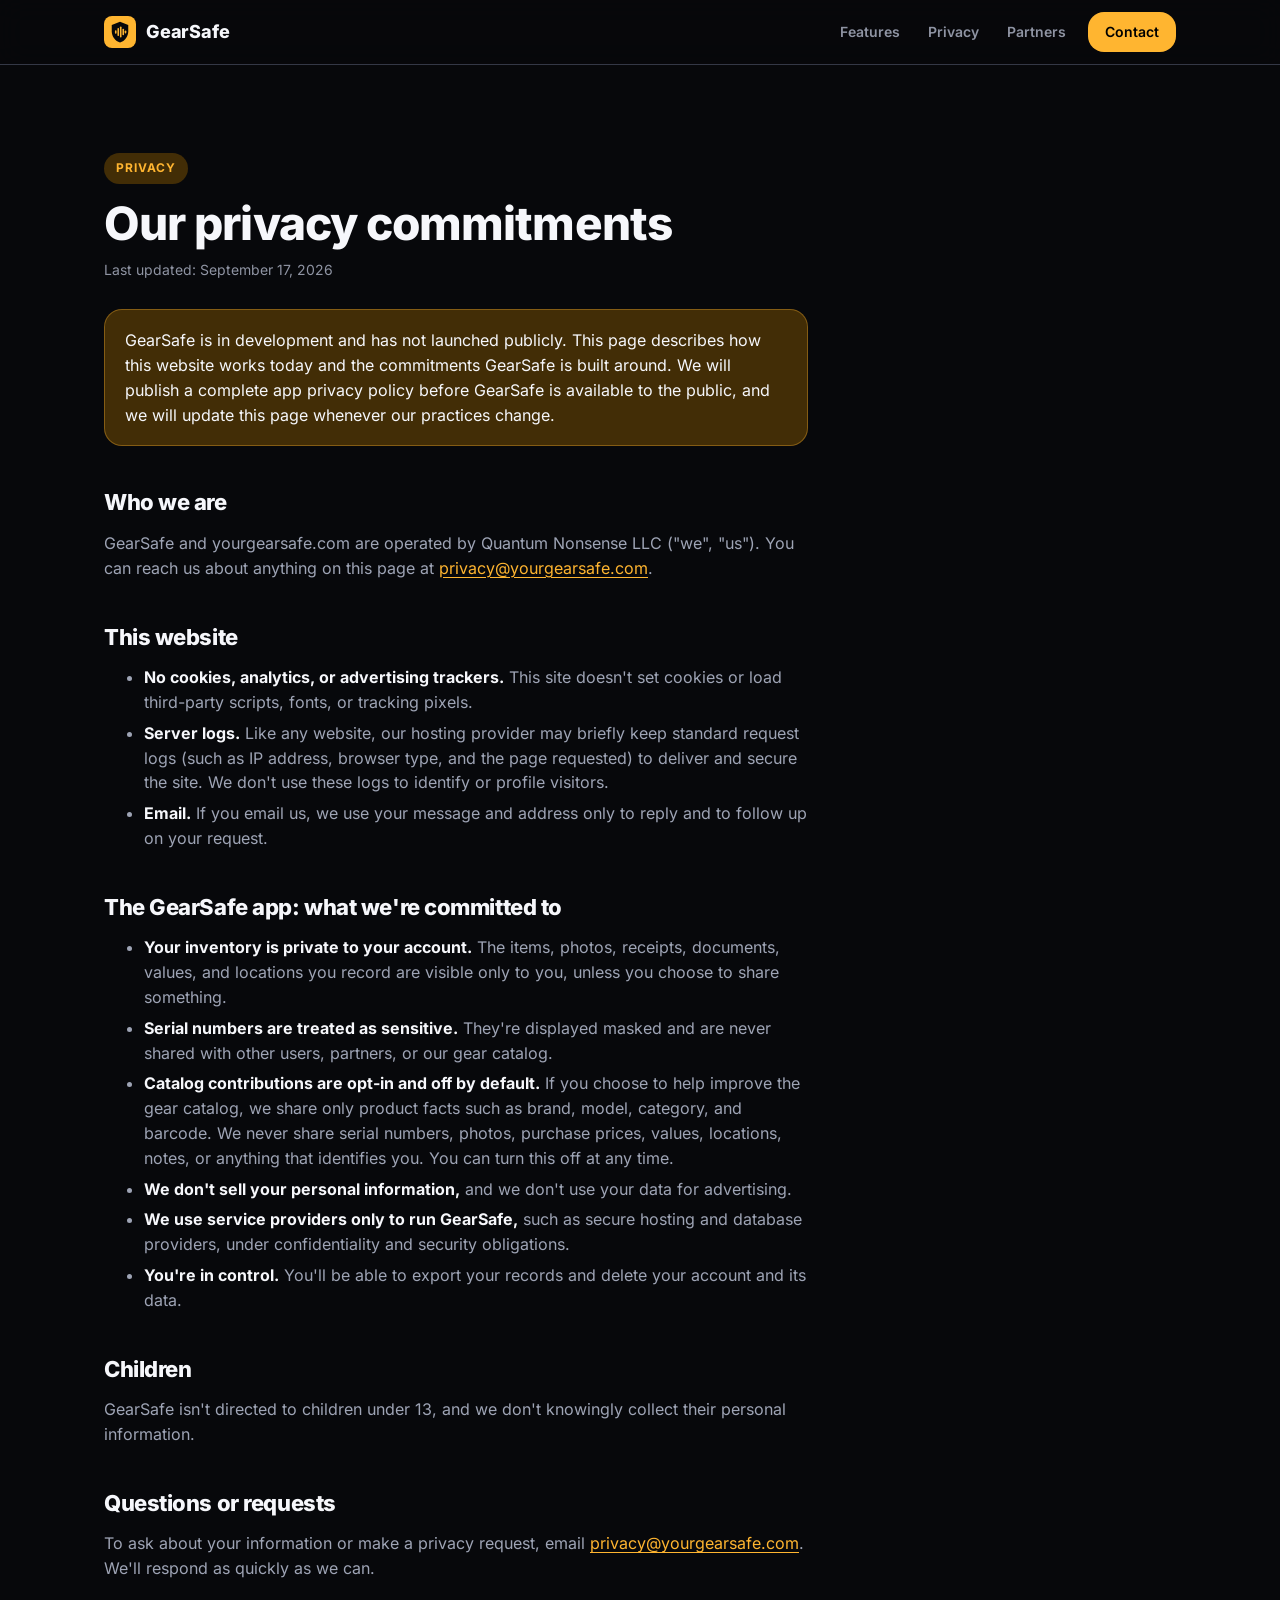
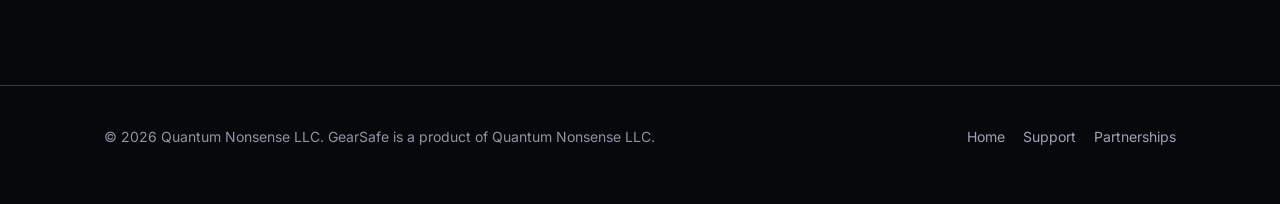
==== privacy/index.html @ 67d37d6b "Add GearSafe landing page and privacy commitments Co-Authored-By: Claude Opus 5 (1M context) <norepl" ====
<!doctype html>
<html lang="en">
<head>
  <meta charset="utf-8">
  <meta name="viewport" content="width=device-width, initial-scale=1, viewport-fit=cover">
  <title>Privacy · GearSafe</title>
  <meta name="description" content="How GearSafe and yourgearsafe.com handle your information.">
  <meta name="theme-color" content="#07080B">
  <meta name="color-scheme" content="dark">
  <link rel="canonical" href="https://yourgearsafe.com/privacy/">
  <link rel="icon" href="/favicon.svg" type="image/svg+xml">
  <link rel="preload" href="/assets/fonts/inter-latin-wght.woff2" as="font" type="font/woff2" crossorigin>
  <link rel="stylesheet" href="/assets/styles.css">
</head>
<body>
  <a class="skip-link" href="#main">Skip to content</a>

  <header class="site-header">
    <div class="wrap">
      <a class="brand" href="/" aria-label="GearSafe home">
        <img class="brand-mark" src="/assets/mark.svg" alt="" width="32" height="32">
        GearSafe
      </a>
      <nav class="nav" aria-label="Primary">
        <a class="nav-link" href="/#features">Features</a>
        <a class="nav-link" href="/#privacy">Privacy</a>
        <a class="nav-link" href="/#partners">Partners</a>
        <a class="btn btn-primary" href="/#contact">Contact</a>
      </nav>
    </div>
  </header>

  <main id="main" class="legal">
    <div class="wrap">
      <article>
        <p class="eyebrow">Privacy</p>
        <h1>Our privacy commitments</h1>
        <p class="updated">Last updated: September 17, 2026</p>

        <div class="callout">
          <p>
            GearSafe is in development and has not launched publicly. This page describes how this
            website works today and the commitments GearSafe is built around. We will publish a
            complete app privacy policy before GearSafe is available to the public, and we will
            update this page whenever our practices change.
          </p>
        </div>

        <h2>Who we are</h2>
        <p>
          GearSafe and yourgearsafe.com are operated by Quantum Nonsense LLC ("we", "us"). You can
          reach us about anything on this page at
          <a href="mailto:privacy@yourgearsafe.com">privacy@yourgearsafe.com</a>.
        </p>

        <h2>This website</h2>
        <ul>
          <li><strong>No cookies, analytics, or advertising trackers.</strong> This site doesn't set cookies or load third-party scripts, fonts, or tracking pixels.</li>
          <li><strong>Server logs.</strong> Like any website, our hosting provider may briefly keep standard request logs (such as IP address, browser type, and the page requested) to deliver and secure the site. We don't use these logs to identify or profile visitors.</li>
          <li><strong>Email.</strong> If you email us, we use your message and address only to reply and to follow up on your request.</li>
        </ul>

        <h2>The GearSafe app: what we're committed to</h2>
        <ul>
          <li><strong>Your inventory is private to your account.</strong> The items, photos, receipts, documents, values, and locations you record are visible only to you, unless you choose to share something.</li>
          <li><strong>Serial numbers are treated as sensitive.</strong> They're displayed masked and are never shared with other users, partners, or our gear catalog.</li>
          <li><strong>Catalog contributions are opt-in and off by default.</strong> If you choose to help improve the gear catalog, we share only product facts such as brand, model, category, and barcode. We never share serial numbers, photos, purchase prices, values, locations, notes, or anything that identifies you. You can turn this off at any time.</li>
          <li><strong>We don't sell your personal information,</strong> and we don't use your data for advertising.</li>
          <li><strong>We use service providers only to run GearSafe,</strong> such as secure hosting and database providers, under confidentiality and security obligations.</li>
          <li><strong>You're in control.</strong> You'll be able to export your records and delete your account and its data.</li>
        </ul>

        <h2>Children</h2>
        <p>GearSafe isn't directed to children under 13, and we don't knowingly collect their personal information.</p>

        <h2>Questions or requests</h2>
        <p>
          To ask about your information or make a privacy request, email
          <a href="mailto:privacy@yourgearsafe.com">privacy@yourgearsafe.com</a>. We'll respond as
          quickly as we can.
        </p>
      </article>
    </div>
  </main>

  <footer class="site-footer">
    <div class="wrap">
      <span>© 2026 Quantum Nonsense LLC. GearSafe is a product of Quantum Nonsense LLC.</span>
      <nav class="footer-links" aria-label="Footer">
        <a href="/">Home</a>
        <a href="mailto:support@yourgearsafe.com">Support</a>
        <a href="mailto:partnerships@yourgearsafe.com">Partnerships</a>
      </nav>
    </div>
  </footer>
</body>
</html>
---- assets/styles.css ----
/*
 * GearSafe marketing site.
 * Tokens mirror the `Gear Safe` Figma file (Design System v2 — Prototype 2.0),
 * as implemented in the app at src/constants/gear-vault-theme.ts.
 * Standing rule: "Look like GearSafe. Behave like iOS."
 */

@font-face {
  font-family: "Inter";
  src: url("fonts/inter-latin-wght.woff2") format("woff2");
  font-weight: 100 900;
  font-style: normal;
  font-display: swap;
}

:root {
  /* Semantic color */
  --bg-canvas: #07080b;
  --bg-surface: #181a23;
  --bg-elevated: #22242e;
  --bg-accent-subtle: #422d06;
  --bg-success-subtle: #0f3321;
  --bg-info-subtle: #142a45;
  --text-primary: #f6f7fb;
  --text-secondary: #9ea4b5;
  --text-accent: #ffb530;
  --text-inverse: #000000;
  --text-success: #4fde8c;
  --text-info: #60a5fa;
  --border-default: #383c4a;
  --border-soft: #343846;
  --border-focus: #ffb530;
  --nav-bg: rgba(17, 19, 26, 0.98);
  --nav-pill: #1b1e27;
  --nav-inactive: #8f94a3;

  /* Measures */
  --radius-sm: 8px;
  --radius-md: 12px;
  --radius-control: 16px;
  --radius-card: 18px;
  --radius-lg: 20px;
  --radius-sheet: 28px;
  --radius-pill: 999px;
  --touch-min: 44px;

  /* Effects */
  --shadow-card: 0 8px 24px rgba(0, 0, 0, 0.35);
  --shadow-floating: 0 28px 70px rgba(0, 0, 0, 0.5);
  --focus-amber: 0 0 0 3px rgba(255, 181, 48, 0.4);

  --page-max: 1120px;
  --gutter: clamp(16px, 5vw, 24px);
}

*,
*::before,
*::after {
  box-sizing: border-box;
}

html {
  -webkit-text-size-adjust: 100%;
  scroll-behavior: smooth;
}

@media (prefers-reduced-motion: reduce) {
  html {
    scroll-behavior: auto;
  }
}

body {
  margin: 0;
  background: var(--bg-canvas);
  color: var(--text-primary);
  font-family: "Inter", system-ui, -apple-system, "Segoe UI", Roboto, sans-serif;
  font-size: 16px;
  line-height: 1.55;
  -webkit-font-smoothing: antialiased;
  -moz-osx-font-smoothing: grayscale;
}

img,
svg {
  display: block;
  max-width: 100%;
}

a {
  color: var(--text-accent);
  text-decoration-thickness: 1px;
  text-underline-offset: 3px;
}

a:focus-visible,
button:focus-visible {
  outline: none;
  box-shadow: var(--focus-amber);
  border-radius: var(--radius-sm);
}

.wrap {
  width: 100%;
  max-width: var(--page-max);
  margin: 0 auto;
  padding-inline: var(--gutter);
}

.skip-link {
  position: absolute;
  left: 16px;
  top: -60px;
  background: var(--text-accent);
  color: var(--text-inverse);
  padding: 10px 14px;
  border-radius: var(--radius-sm);
  font-weight: 700;
  z-index: 100;
}
.skip-link:focus {
  top: 12px;
}

/* ---------- Header ---------- */

.site-header {
  position: sticky;
  top: 0;
  z-index: 50;
  background: rgba(7, 8, 11, 0.86);
  backdrop-filter: saturate(140%) blur(14px);
  -webkit-backdrop-filter: saturate(140%) blur(14px);
  border-bottom: 1px solid var(--border-soft);
}

.site-header .wrap {
  display: flex;
  align-items: center;
  justify-content: space-between;
  gap: 16px;
  min-height: 64px;
}

.brand {
  display: inline-flex;
  align-items: center;
  gap: 10px;
  color: var(--text-primary);
  text-decoration: none;
  font-weight: 800;
  font-size: 18px;
  letter-spacing: -0.01em;
  min-height: var(--touch-min);
}

.brand-mark {
  width: 32px;
  height: 32px;
  flex: none;
}

.nav {
  display: flex;
  align-items: center;
  gap: 4px;
}

.nav a {
  display: inline-flex;
  align-items: center;
  min-height: var(--touch-min);
  padding: 0 12px;
  color: var(--nav-inactive);
  text-decoration: none;
  font-size: 14px;
  font-weight: 600;
  border-radius: var(--radius-pill);
}

.nav a:hover {
  color: var(--text-primary);
  background: var(--nav-pill);
}

@media (max-width: 720px) {
  .nav .nav-link {
    display: none;
  }
}

/* ---------- Buttons ---------- */

.btn {
  display: inline-flex;
  align-items: center;
  justify-content: center;
  gap: 8px;
  min-height: 48px;
  padding: 0 22px;
  border-radius: var(--radius-control);
  font: inherit;
  font-size: 15px;
  font-weight: 700;
  text-decoration: none;
  border: 1px solid transparent;
  cursor: pointer;
  transition: opacity 120ms ease, background-color 120ms ease;
}

.btn:active {
  opacity: 0.86;
}

.btn-primary {
  background: var(--text-accent);
  color: var(--text-inverse);
}

.btn-primary:hover {
  background: #ffb833;
}

.btn-secondary {
  background: var(--bg-elevated);
  color: var(--text-primary);
  border-color: var(--border-default);
}

.btn-secondary:hover {
  border-color: var(--text-secondary);
}

.nav a.btn-primary,
.nav a.btn-primary:hover {
  color: var(--text-inverse);
  background: var(--text-accent);
}

.nav a.btn-primary:hover {
  background: #ffb833;
}

.nav .btn {
  border-radius: var(--radius-control);
  min-height: 40px;
  padding: 0 16px;
  font-size: 14px;
  margin-left: 6px;
}

/* ---------- Type ---------- */

.eyebrow {
  display: inline-flex;
  align-items: center;
  gap: 8px;
  margin: 0 0 16px;
  padding: 6px 12px;
  border-radius: var(--radius-pill);
  background: var(--bg-accent-subtle);
  color: var(--text-accent);
  font-size: 12px;
  font-weight: 700;
  letter-spacing: 0.08em;
  text-transform: uppercase;
}

h1,
h2,
h3 {
  margin: 0;
  letter-spacing: -0.02em;
}

h1 {
  font-size: clamp(38px, 6vw, 60px);
  line-height: 1.04;
  font-weight: 800;
}

h2 {
  font-size: clamp(28px, 4vw, 38px);
  line-height: 1.12;
  font-weight: 800;
}

h3 {
  font-size: 18px;
  line-height: 1.3;
  font-weight: 700;
}

.lede {
  margin: 20px 0 0;
  max-width: 34em;
  color: var(--text-secondary);
  font-size: clamp(17px, 2vw, 19px);
}

.accent {
  color: var(--text-accent);
}

/* ---------- Hero ---------- */

.hero {
  position: relative;
  overflow: hidden;
  padding-block: clamp(56px, 9vw, 104px) clamp(56px, 8vw, 96px);
}

.hero::before {
  content: "";
  position: absolute;
  inset: -20% -10% auto auto;
  width: 640px;
  height: 640px;
  background: radial-gradient(closest-side, rgba(255, 181, 48, 0.14), rgba(255, 181, 48, 0));
  pointer-events: none;
}

.hero-grid {
  position: relative;
  display: grid;
  grid-template-columns: minmax(0, 1.05fr) minmax(0, 0.95fr);
  gap: clamp(40px, 6vw, 72px);
  align-items: center;
}

@media (max-width: 900px) {
  .hero-grid {
    grid-template-columns: minmax(0, 1fr);
  }
}

.hero-actions {
  display: flex;
  flex-wrap: wrap;
  gap: 12px;
  margin-top: 32px;
}

.hero-note {
  margin: 16px 0 0;
  color: var(--nav-inactive);
  font-size: 13px;
}

/* ---------- Device mock (illustrative, built from app tokens) ---------- */

.device {
  justify-self: center;
  width: min(100%, 360px);
  padding: 12px;
  border-radius: 46px;
  background: #0d0e13;
  border: 1px solid var(--border-soft);
  box-shadow: var(--shadow-floating);
}

.screen {
  border-radius: 36px;
  background: var(--bg-canvas);
  padding: 22px 16px 14px;
  overflow: hidden;
}

.screen-top {
  display: flex;
  align-items: flex-end;
  justify-content: space-between;
  margin: 8px 6px 16px;
}

.screen-title {
  font-size: 25px;
  line-height: 1.2;
  font-weight: 800;
}

.screen-sub {
  color: var(--text-secondary);
  font-size: 12px;
  font-weight: 600;
}

.value-card {
  padding: 16px;
  border-radius: var(--radius-card);
  background: var(--bg-surface);
  border: 1px solid var(--border-default);
  margin-bottom: 12px;
}

.value-label {
  color: var(--text-secondary);
  font-size: 11px;
  font-weight: 600;
  letter-spacing: 0.06em;
  text-transform: uppercase;
}

.value-amount {
  margin-top: 4px;
  font-size: 28px;
  font-weight: 800;
  letter-spacing: -0.02em;
}

.value-meta {
  display: flex;
  gap: 8px;
  margin-top: 10px;
}

.chip {
  display: inline-flex;
  align-items: center;
  gap: 6px;
  padding: 4px 9px;
  border-radius: var(--radius-pill);
  font-size: 11px;
  font-weight: 700;
}

.chip-success {
  background: var(--bg-success-subtle);
  color: var(--text-success);
}

.chip-accent {
  background: var(--bg-accent-subtle);
  color: var(--text-accent);
}

.chip-info {
  background: var(--bg-info-subtle);
  color: var(--text-info);
}

.gear-row {
  display: flex;
  align-items: center;
  gap: 12px;
  padding: 12px;
  border-radius: var(--radius-card);
  background: var(--bg-surface);
  border: 1px solid var(--border-default);
  margin-bottom: 8px;
}

.gear-thumb {
  width: 44px;
  height: 44px;
  flex: none;
  border-radius: var(--radius-md);
  background: var(--bg-elevated);
  display: grid;
  place-items: center;
  color: var(--text-accent);
}

.gear-thumb svg {
  width: 22px;
  height: 22px;
}

.gear-body {
  min-width: 0;
  flex: 1;
}

.gear-name {
  font-size: 14px;
  font-weight: 700;
  white-space: nowrap;
  overflow: hidden;
  text-overflow: ellipsis;
}

.gear-detail {
  color: var(--text-secondary);
  font-size: 12px;
}

.gear-value {
  font-size: 13px;
  font-weight: 700;
}

.tabbar {
  display: flex;
  justify-content: space-around;
  margin-top: 14px;
  padding: 8px;
  border-radius: 22px;
  background: var(--nav-bg);
  border: 1px solid var(--border-soft);
}

.tab {
  display: grid;
  place-items: center;
  gap: 2px;
  padding: 6px 10px;
  border-radius: 17px;
  color: var(--nav-inactive);
  font-size: 10px;
  font-weight: 700;
}

.tab svg {
  width: 20px;
  height: 20px;
}

.tab.is-active {
  background: var(--nav-pill);
  color: #ffb833;
}

/* ---------- Sections ---------- */

.section {
  padding-block: clamp(64px, 9vw, 104px);
  border-top: 1px solid var(--border-soft);
}

.section-head {
  max-width: 40em;
  margin-bottom: clamp(32px, 5vw, 48px);
}

.section-head p {
  margin: 14px 0 0;
  color: var(--text-secondary);
  font-size: 17px;
}

.cards {
  display: grid;
  grid-template-columns: repeat(auto-fit, minmax(min(100%, 250px), 1fr));
  gap: 16px;
}

.card {
  padding: 24px;
  border-radius: var(--radius-card);
  background: var(--bg-surface);
  border: 1px solid var(--border-default);
  box-shadow: var(--shadow-card);
}

.card p {
  margin: 8px 0 0;
  color: var(--text-secondary);
  font-size: 15px;
}

.card-icon {
  width: 44px;
  height: 44px;
  margin-bottom: 18px;
  border-radius: var(--radius-md);
  background: var(--bg-accent-subtle);
  color: var(--text-accent);
  display: grid;
  place-items: center;
}

.card-icon svg {
  width: 22px;
  height: 22px;
}

.steps {
  counter-reset: step;
  display: grid;
  grid-template-columns: repeat(auto-fit, minmax(min(100%, 240px), 1fr));
  gap: 16px;
  margin: 0;
  padding: 0;
  list-style: none;
}

.steps li {
  counter-increment: step;
  padding: 24px;
  border-radius: var(--radius-card);
  border: 1px solid var(--border-default);
  background: linear-gradient(180deg, var(--bg-surface), rgba(24, 26, 35, 0.4));
}

.steps li::before {
  content: counter(step, decimal-leading-zero);
  display: block;
  margin-bottom: 14px;
  color: var(--text-accent);
  font-size: 13px;
  font-weight: 800;
  letter-spacing: 0.08em;
}

.steps p {
  margin: 8px 0 0;
  color: var(--text-secondary);
  font-size: 15px;
}

/* ---------- Privacy ---------- */

.split {
  display: grid;
  grid-template-columns: minmax(0, 0.9fr) minmax(0, 1.1fr);
  gap: clamp(32px, 6vw, 72px);
  align-items: start;
}

@media (max-width: 860px) {
  .split {
    grid-template-columns: minmax(0, 1fr);
  }
}

.checklist {
  display: grid;
  gap: 12px;
  margin: 0;
  padding: 0;
  list-style: none;
}

.checklist li {
  display: grid;
  grid-template-columns: 28px minmax(0, 1fr);
  gap: 14px;
  padding: 18px;
  border-radius: var(--radius-card);
  background: var(--bg-surface);
  border: 1px solid var(--border-default);
}

.checklist .tick {
  width: 28px;
  height: 28px;
  border-radius: var(--radius-pill);
  background: var(--bg-success-subtle);
  color: var(--text-success);
  display: grid;
  place-items: center;
}

.checklist .tick svg {
  width: 16px;
  height: 16px;
}

.checklist strong {
  display: block;
  font-size: 15px;
}

.checklist span {
  color: var(--text-secondary);
  font-size: 14px;
}

/* ---------- Partners / contact ---------- */

.panel {
  display: grid;
  grid-template-columns: minmax(0, 1.2fr) minmax(0, 0.8fr);
  gap: 32px;
  align-items: center;
  padding: clamp(24px, 5vw, 48px);
  border-radius: var(--radius-sheet);
  background:
    radial-gradient(120% 140% at 100% 0%, rgba(255, 181, 48, 0.12), rgba(255, 181, 48, 0) 55%),
    var(--bg-surface);
  border: 1px solid var(--border-default);
}

@media (max-width: 820px) {
  .panel {
    grid-template-columns: minmax(0, 1fr);
  }
}

.panel p {
  margin: 14px 0 0;
  color: var(--text-secondary);
  font-size: 16px;
}

.contact-list {
  display: grid;
  gap: 10px;
  margin: 0;
  padding: 0;
  list-style: none;
}

.contact-list a {
  display: flex;
  align-items: center;
  justify-content: space-between;
  gap: 12px;
  min-height: 56px;
  padding: 0 16px;
  border-radius: var(--radius-control);
  background: var(--bg-elevated);
  border: 1px solid var(--border-default);
  color: var(--text-primary);
  text-decoration: none;
}

.contact-list a:hover {
  border-color: var(--text-accent);
}

.contact-list .label {
  color: var(--text-secondary);
  font-size: 12px;
  font-weight: 600;
  letter-spacing: 0.04em;
  text-transform: uppercase;
}

.contact-list .addr {
  font-size: 14px;
  font-weight: 700;
  overflow-wrap: anywhere;
  text-align: right;
}

/* ---------- Footer ---------- */

.site-footer {
  padding-block: 40px 56px;
  border-top: 1px solid var(--border-soft);
  color: var(--nav-inactive);
  font-size: 14px;
}

.site-footer .wrap {
  display: flex;
  flex-wrap: wrap;
  align-items: center;
  justify-content: space-between;
  gap: 16px;
}

.footer-links {
  display: flex;
  flex-wrap: wrap;
  gap: 4px 18px;
}

.footer-links a {
  color: var(--text-secondary);
  text-decoration: none;
}

.footer-links a:hover {
  color: var(--text-primary);
}

/* ---------- Legal page ---------- */

.legal {
  padding-block: clamp(48px, 8vw, 88px);
}

.legal article {
  max-width: 44em;
}

.legal h1 {
  font-size: clamp(34px, 5vw, 46px);
}

.legal .updated {
  margin: 12px 0 0;
  color: var(--nav-inactive);
  font-size: 14px;
}

.legal h2 {
  margin-top: 44px;
  font-size: 22px;
}

.legal p,
.legal li {
  color: var(--text-secondary);
}

.legal li + li {
  margin-top: 6px;
}

.legal strong {
  color: var(--text-primary);
}

.callout {
  margin-top: 28px;
  padding: 18px 20px;
  border-radius: var(--radius-card);
  background: var(--bg-accent-subtle);
  border: 1px solid rgba(255, 181, 48, 0.35);
  color: var(--text-primary);
}

.callout p {
  margin: 0;
  color: var(--text-primary);
}

/* ---------- Layout refinements ---------- */

/* Section eyebrows keep their pill style inside section heads and panels. */
.section-head .eyebrow,
.panel .eyebrow {
  margin: 0 0 16px;
  color: var(--text-accent);
  font-size: 12px;
}

/* Feature cards: 4-up on wide screens, 2x2 on tablets, stacked on phones. */
.cards {
  grid-template-columns: repeat(4, minmax(0, 1fr));
}

@media (max-width: 1100px) {
  .cards {
    grid-template-columns: repeat(2, minmax(0, 1fr));
  }
}

@media (max-width: 560px) {
  .cards {
    grid-template-columns: minmax(0, 1fr);
  }
}

/* Contact rows: label above address so long addresses never break mid-word. */
.contact-list a {
  flex-direction: column;
  align-items: flex-start;
  justify-content: center;
  gap: 2px;
  min-height: 64px;
  padding: 10px 16px;
}

.contact-list .addr {
  text-align: left;
  overflow-wrap: normal;
  word-break: normal;
}

@media (max-width: 380px) {
  .contact-list .addr {
    font-size: 13px;
  }
}

.legal .eyebrow {
  margin: 0 0 16px;
  color: var(--text-accent);
  font-size: 12px;
}
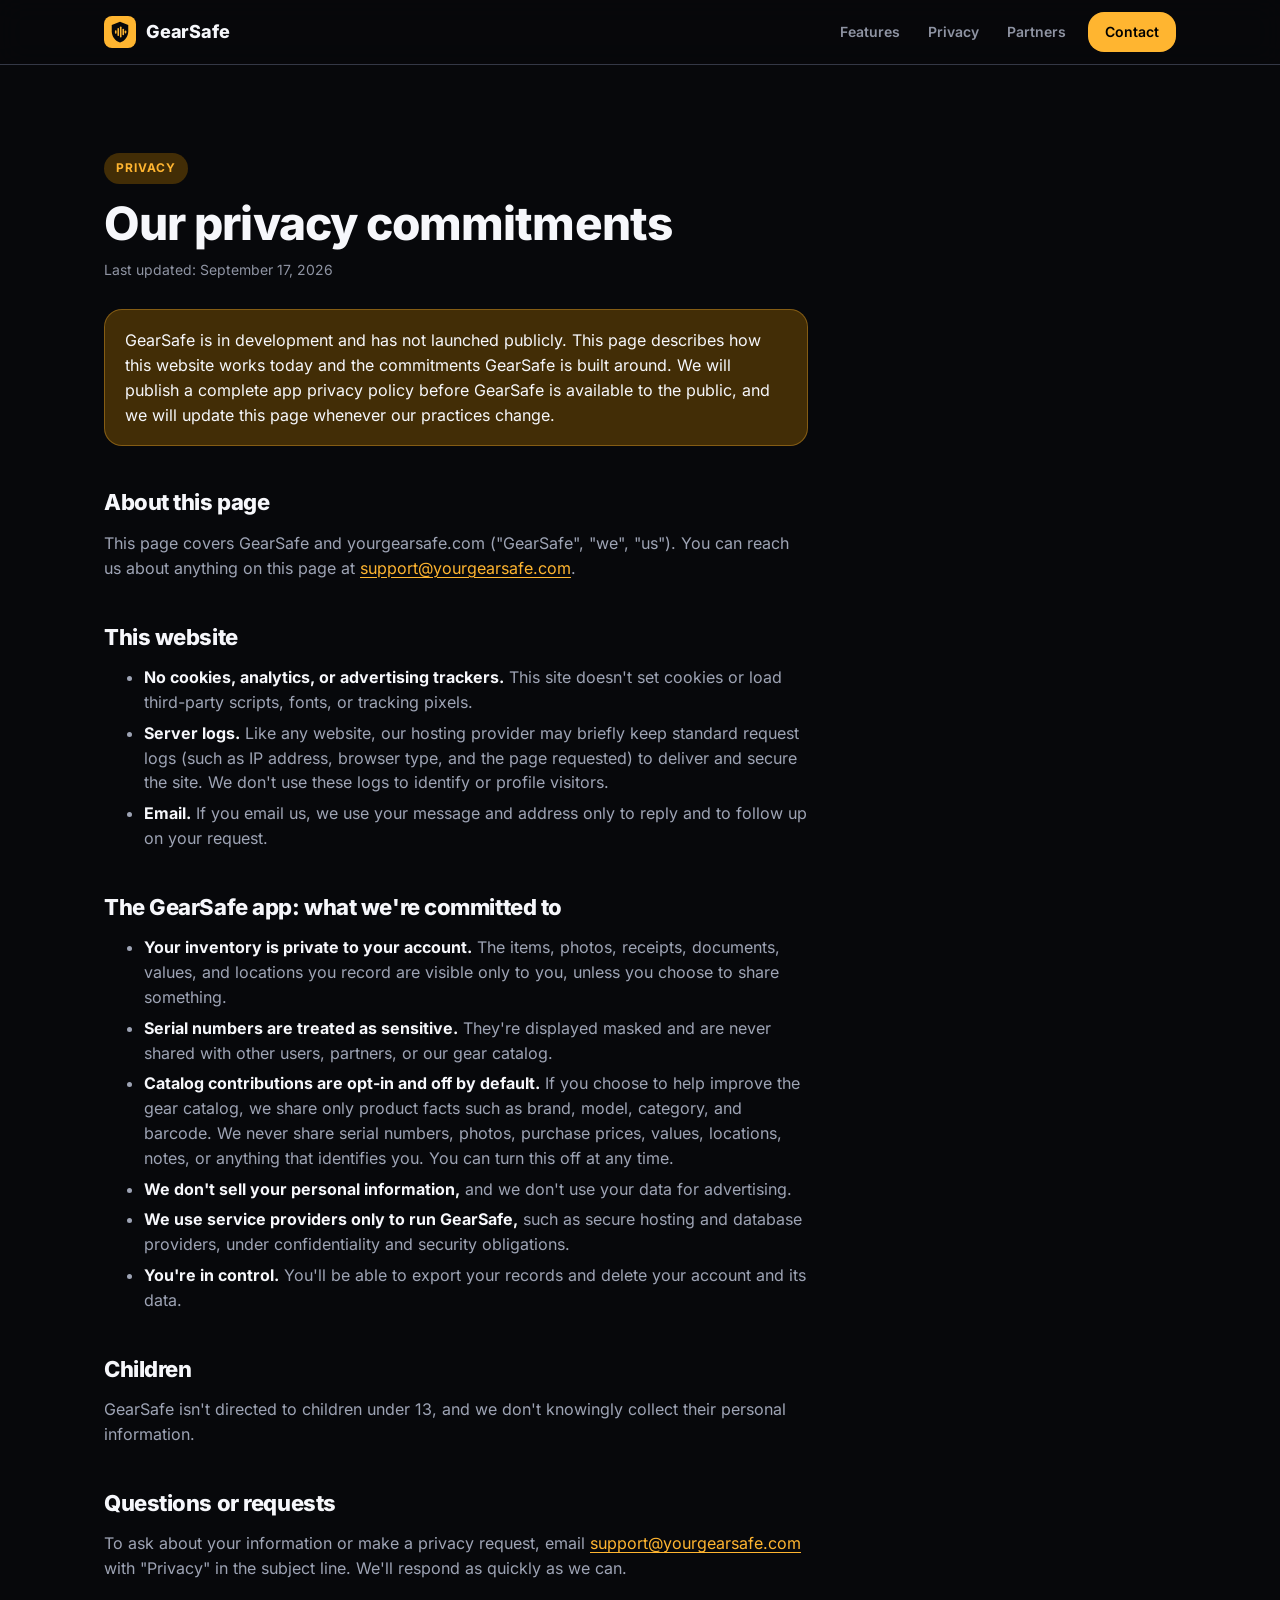
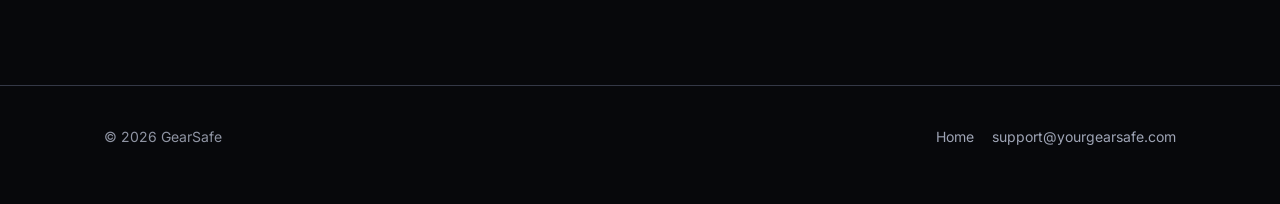
==== commit 5dcd4578: "Single support contact, remove operator name, add Pages config Consolidate all contact to support@yo" ====
--- a/privacy/index.html
+++ b/privacy/index.html
@@ -46,11 +46,11 @@
           </p>
         </div>
 
-        <h2>Who we are</h2>
+        <h2>About this page</h2>
         <p>
-          GearSafe and yourgearsafe.com are operated by Quantum Nonsense LLC ("we", "us"). You can
-          reach us about anything on this page at
-          <a href="mailto:privacy@yourgearsafe.com">privacy@yourgearsafe.com</a>.
+          This page covers GearSafe and yourgearsafe.com ("GearSafe", "we", "us"). You can reach us
+          about anything on this page at
+          <a href="mailto:support@yourgearsafe.com">support@yourgearsafe.com</a>.
         </p>
 
         <h2>This website</h2>
@@ -76,7 +76,7 @@
         <h2>Questions or requests</h2>
         <p>
           To ask about your information or make a privacy request, email
-          <a href="mailto:privacy@yourgearsafe.com">privacy@yourgearsafe.com</a>. We'll respond as
+          <a href="mailto:support@yourgearsafe.com">support@yourgearsafe.com</a> with "Privacy" in the subject line. We'll respond as
           quickly as we can.
         </p>
       </article>
@@ -85,11 +85,10 @@
 
   <footer class="site-footer">
     <div class="wrap">
-      <span>© 2026 Quantum Nonsense LLC. GearSafe is a product of Quantum Nonsense LLC.</span>
+      <span>© 2026 GearSafe</span>
       <nav class="footer-links" aria-label="Footer">
         <a href="/">Home</a>
-        <a href="mailto:support@yourgearsafe.com">Support</a>
-        <a href="mailto:partnerships@yourgearsafe.com">Partnerships</a>
+        <a href="mailto:support@yourgearsafe.com">support@yourgearsafe.com</a>
       </nav>
     </div>
   </footer>
--- a/assets/styles.css
+++ b/assets/styles.css
@@ -872,3 +872,97 @@
   color: var(--text-accent);
   font-size: 12px;
 }
+
+/* ---------- Partners list + single contact card ---------- */
+
+.partner-list {
+  display: grid;
+  gap: 10px;
+  margin: 0;
+  padding: 0;
+  list-style: none;
+}
+
+.partner-list li {
+  display: flex;
+  align-items: center;
+  gap: 12px;
+  min-height: 52px;
+  padding: 0 16px;
+  border-radius: var(--radius-control);
+  background: var(--bg-elevated);
+  border: 1px solid var(--border-default);
+  font-size: 15px;
+  font-weight: 600;
+}
+
+.partner-dot {
+  width: 8px;
+  height: 8px;
+  flex: none;
+  border-radius: var(--radius-pill);
+  background: var(--text-accent);
+  box-shadow: 0 0 0 4px var(--bg-accent-subtle);
+}
+
+.contact {
+  text-align: center;
+}
+
+.contact-card {
+  max-width: 640px;
+  margin: 0 auto;
+}
+
+.contact-card .eyebrow {
+  margin: 0 0 16px;
+  color: var(--text-accent);
+  font-size: 12px;
+}
+
+.contact-card > p:not(.eyebrow) {
+  margin: 14px auto 0;
+  max-width: 34em;
+  color: var(--text-secondary);
+  font-size: 17px;
+}
+
+.contact-address {
+  display: inline-flex;
+  align-items: center;
+  gap: 12px;
+  margin-top: 32px;
+  min-height: 60px;
+  padding: 0 24px 0 12px;
+  border-radius: var(--radius-control);
+  background: var(--text-accent);
+  color: var(--text-inverse);
+  font-size: clamp(16px, 3.6vw, 19px);
+  font-weight: 800;
+  text-decoration: none;
+  box-shadow: var(--shadow-card);
+  transition: background-color 120ms ease, opacity 120ms ease;
+}
+
+.contact-address:hover {
+  background: #ffb833;
+}
+
+.contact-address:active {
+  opacity: 0.86;
+}
+
+.contact-icon {
+  width: 40px;
+  height: 40px;
+  flex: none;
+  display: grid;
+  place-items: center;
+  border-radius: var(--radius-md);
+  background: rgba(0, 0, 0, 0.14);
+}
+
+.contact-icon svg {
+  width: 22px;
+  height: 22px;
+}
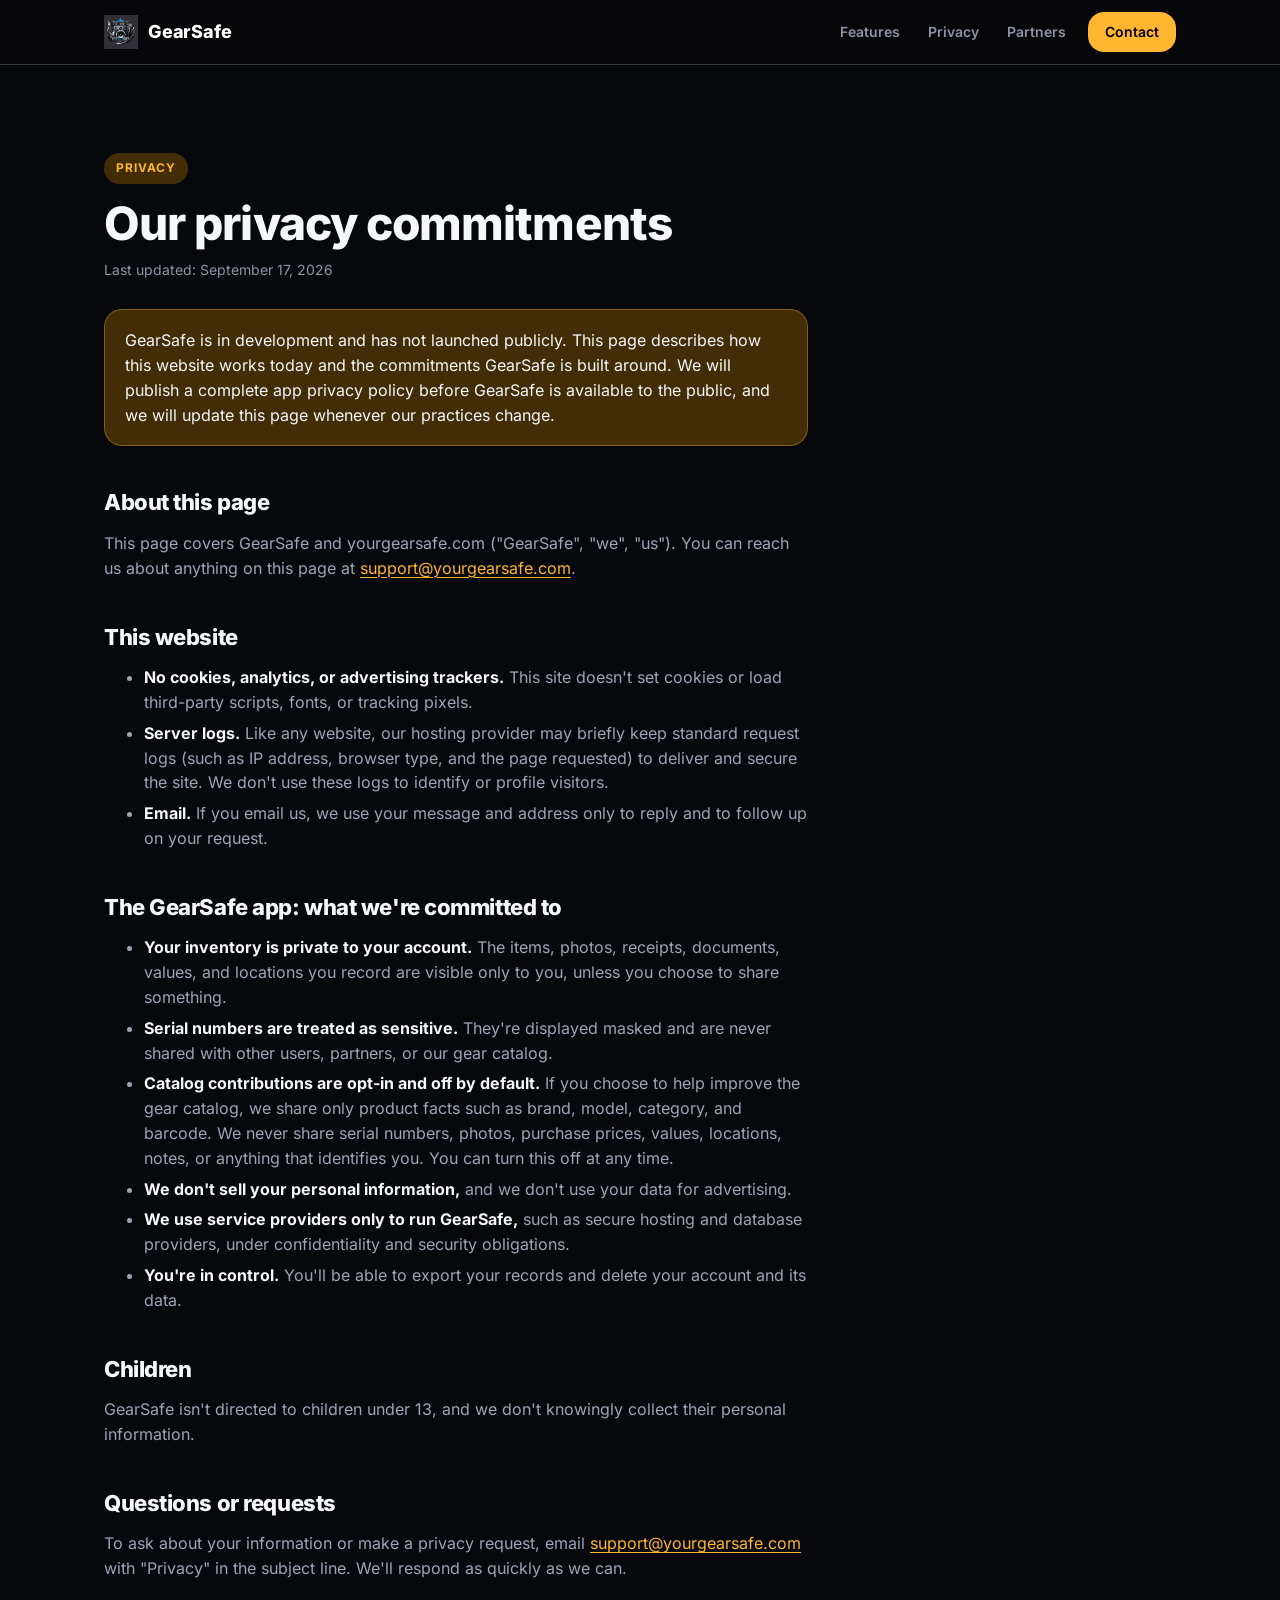
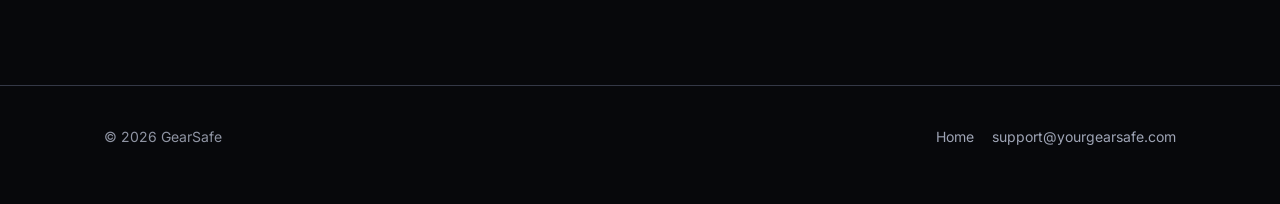
==== commit 4083b90b: "Use the approved Figma brand mark and wordmark Replace the interim shield placeholder with the Brand" ====
--- a/privacy/index.html
+++ b/privacy/index.html
@@ -8,7 +8,8 @@
   <meta name="theme-color" content="#07080B">
   <meta name="color-scheme" content="dark">
   <link rel="canonical" href="https://yourgearsafe.com/privacy/">
-  <link rel="icon" href="/favicon.svg" type="image/svg+xml">
+  <link rel="icon" href="/favicon.png" type="image/png">
+  <link rel="apple-touch-icon" href="/apple-touch-icon.png">
   <link rel="preload" href="/assets/fonts/inter-latin-wght.woff2" as="font" type="font/woff2" crossorigin>
   <link rel="stylesheet" href="/assets/styles.css">
 </head>
@@ -18,8 +19,8 @@
   <header class="site-header">
     <div class="wrap">
       <a class="brand" href="/" aria-label="GearSafe home">
-        <img class="brand-mark" src="/assets/mark.svg" alt="" width="32" height="32">
-        GearSafe
+        <img class="brand-mark" src="/assets/brand-mark.png" alt="" width="34" height="34">
+        <span class="wordmark">GearSafe</span>
       </a>
       <nav class="nav" aria-label="Primary">
         <a class="nav-link" href="/#features">Features</a>
--- a/assets/styles.css
+++ b/assets/styles.css
@@ -966,3 +966,21 @@
   width: 22px;
   height: 22px;
 }
+
+/* ---------- Brand lockup (Figma: Brand Icons page) ---------- */
+
+/* Wordmark type spec from Figma "GearSafe Logo Text": Inter 800, #FFF,
+   with a 3px #040507 stroke at 72px. The stroke is scaled proportionally
+   (~4% of font size) so it reads the same at header size. */
+.wordmark {
+  color: #fff;
+  font-weight: 800;
+  letter-spacing: -0.01em;
+  -webkit-text-stroke: 0.75px #040507;
+  paint-order: stroke fill;
+}
+
+.brand-mark {
+  width: 34px;
+  height: 34px;
+}
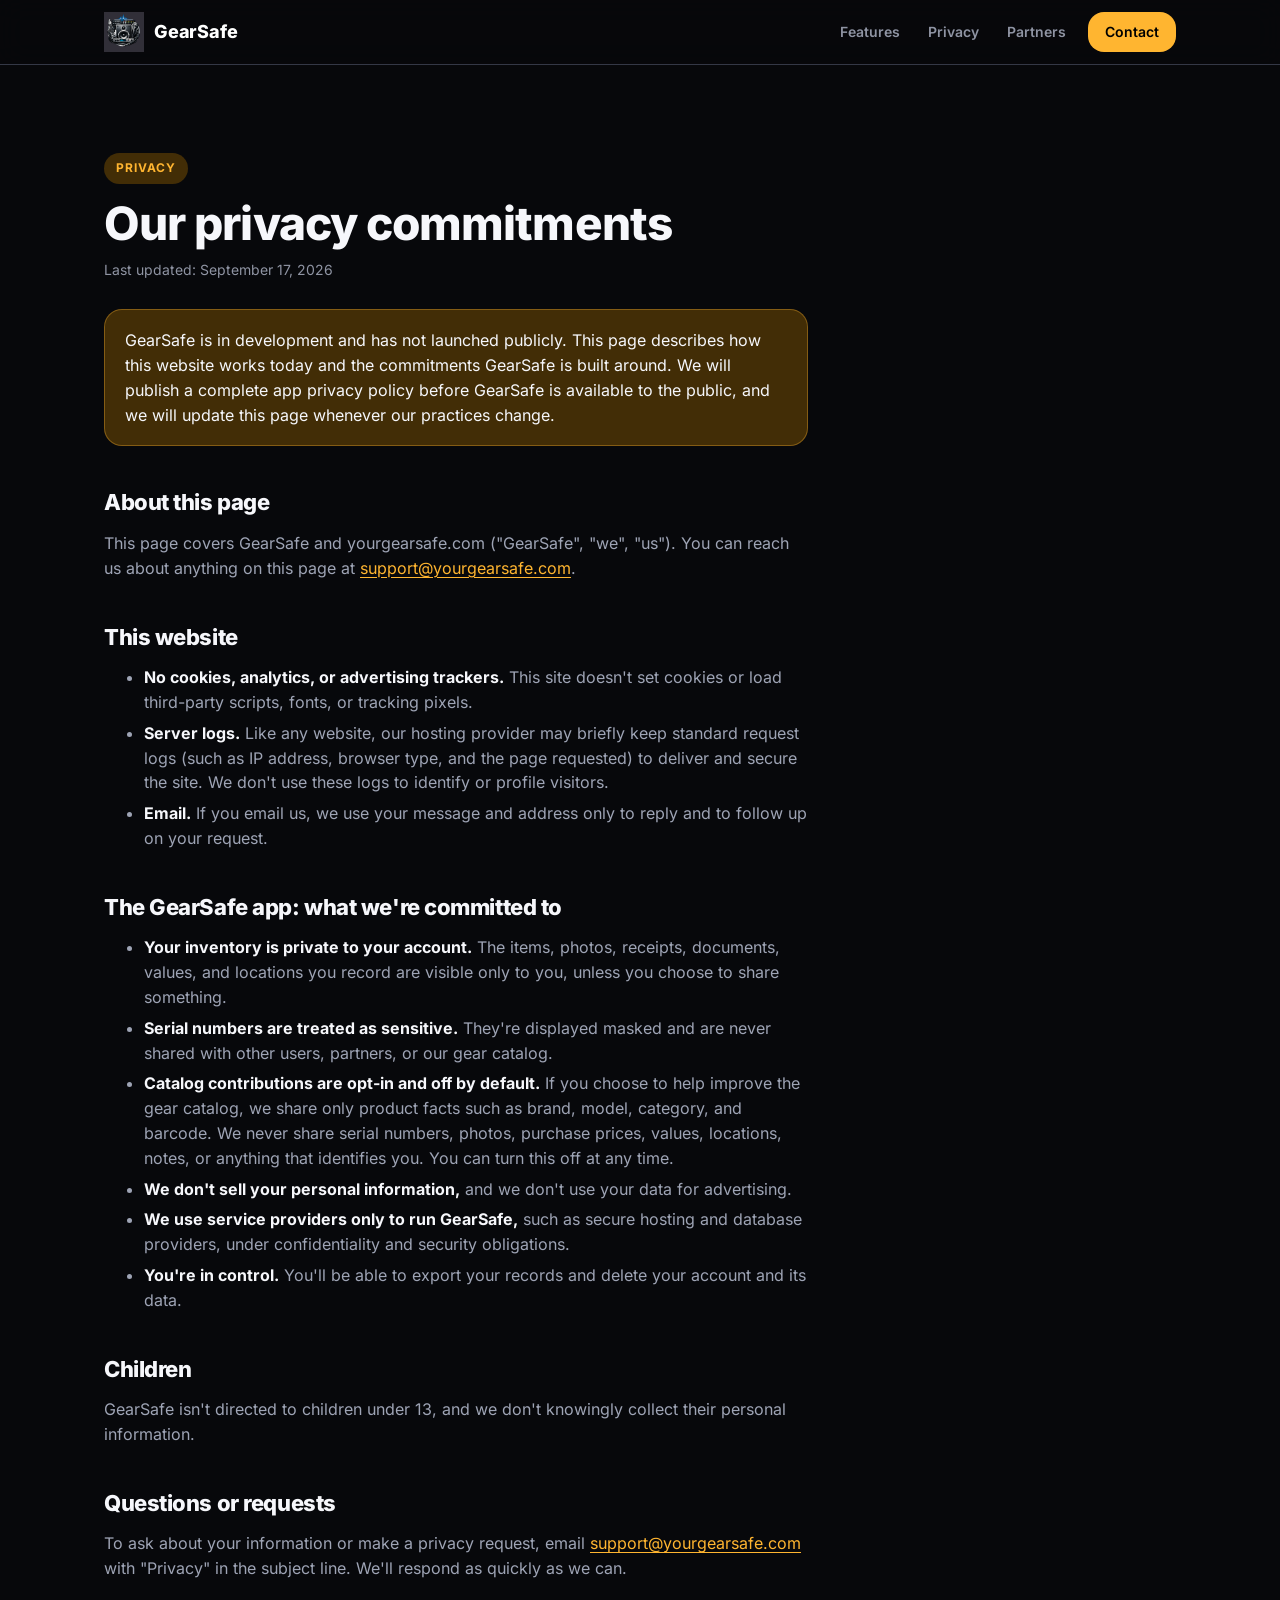
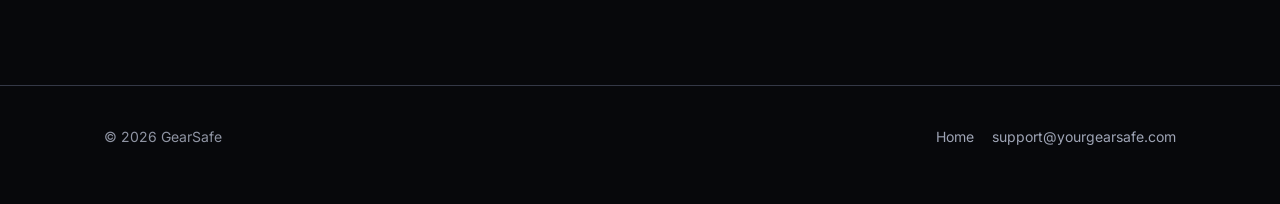
==== commit e126f700: "Enlarge header brand mark for legibility Co-Authored-By: Claude Opus 5 (1M context) <noreply@anthrop" ====
--- a/privacy/index.html
+++ b/privacy/index.html
@@ -19,7 +19,7 @@
   <header class="site-header">
     <div class="wrap">
       <a class="brand" href="/" aria-label="GearSafe home">
-        <img class="brand-mark" src="/assets/brand-mark.png" alt="" width="34" height="34">
+        <img class="brand-mark" src="/assets/brand-mark.png" alt="" width="40" height="40">
         <span class="wordmark">GearSafe</span>
       </a>
       <nav class="nav" aria-label="Primary">
--- a/assets/styles.css
+++ b/assets/styles.css
@@ -981,6 +981,10 @@
 }
 
 .brand-mark {
-  width: 34px;
-  height: 34px;
-}
+  width: 40px;
+  height: 40px;
+}
+
+@media (max-width: 420px) {
+  .brand-mark { width: 34px; height: 34px; }
+}
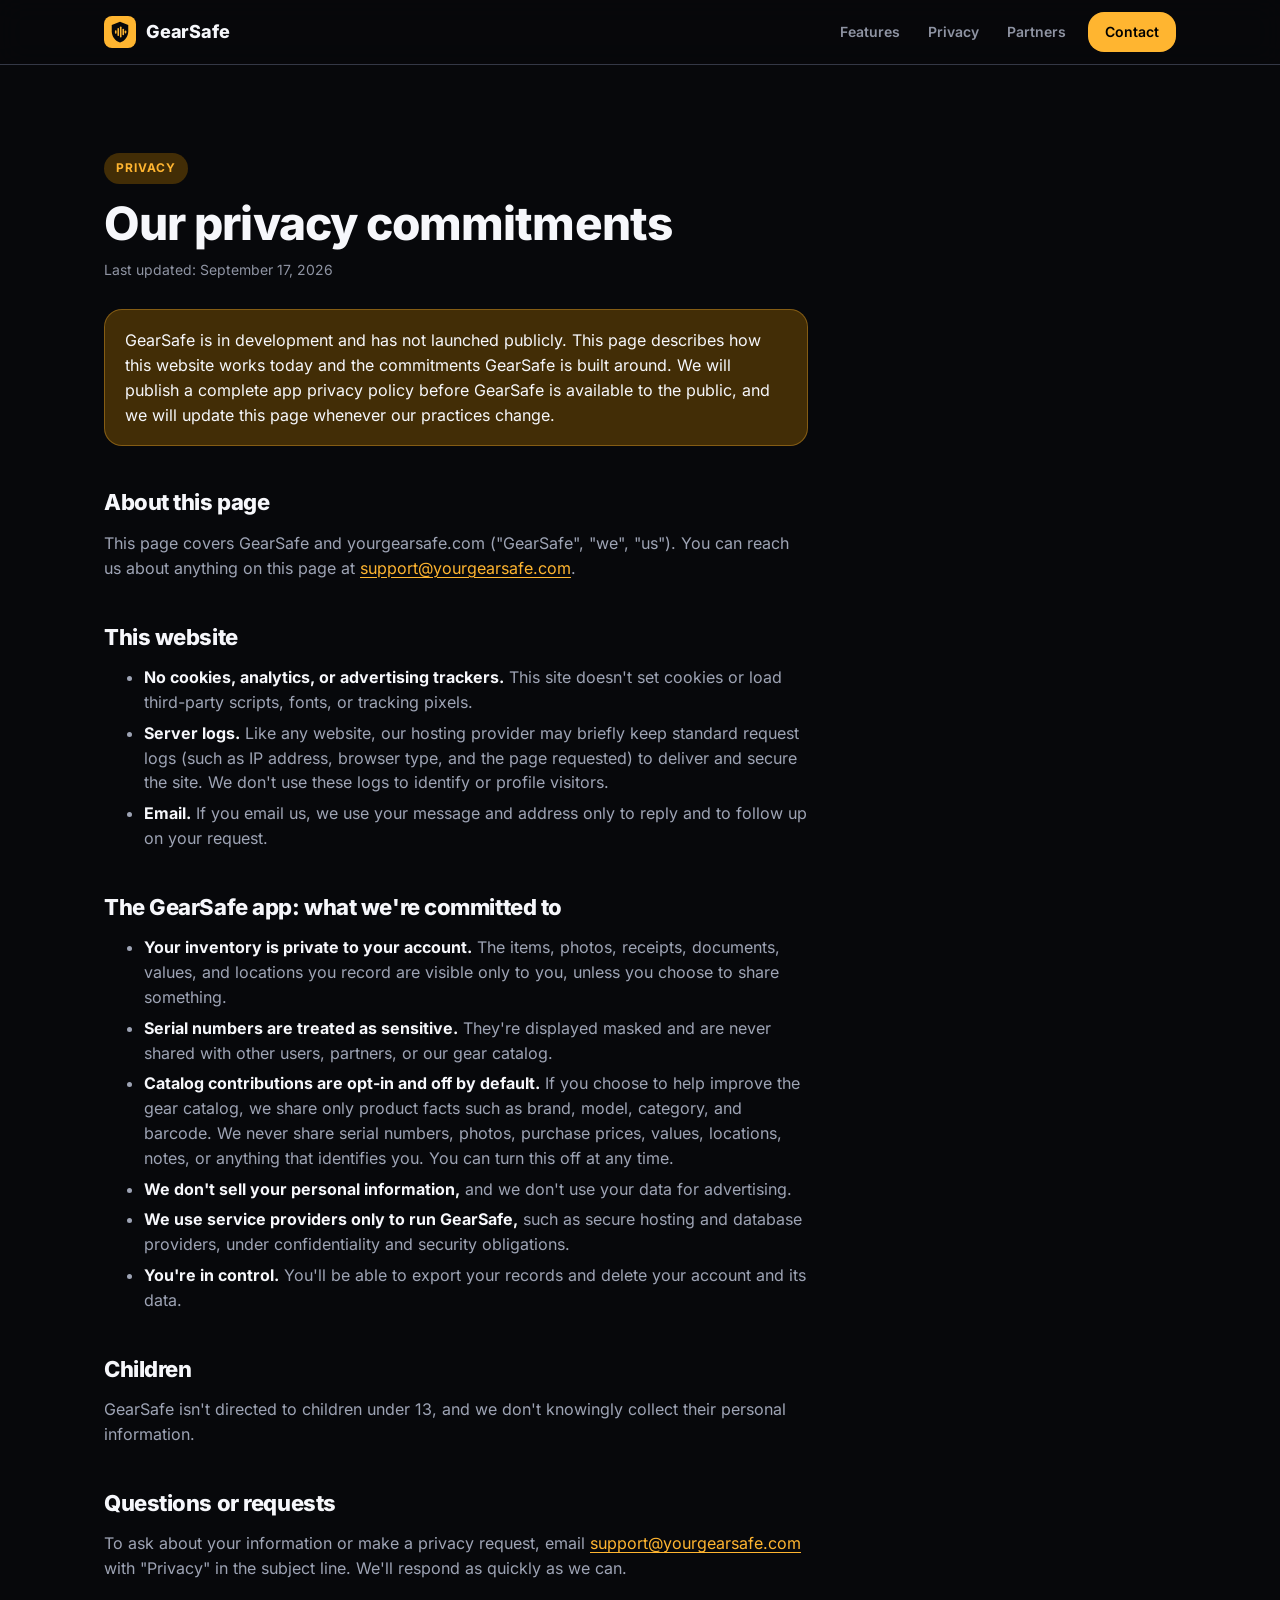
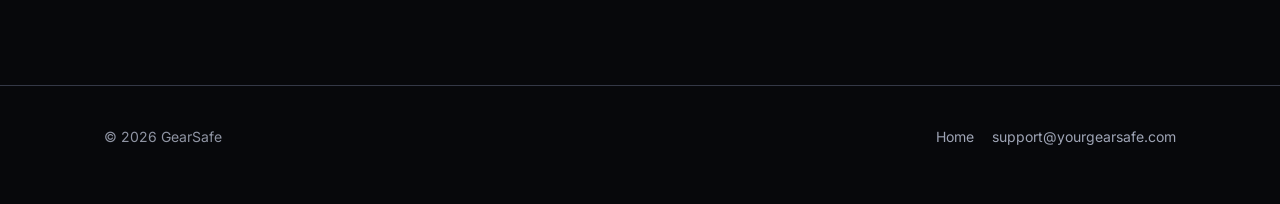
==== commit 9e184535: "Revert "Use the approved Figma brand mark and wordmark" This reverts commit 4083b90b75a5d848923538c0" ====
--- a/privacy/index.html
+++ b/privacy/index.html
@@ -8,8 +8,7 @@
   <meta name="theme-color" content="#07080B">
   <meta name="color-scheme" content="dark">
   <link rel="canonical" href="https://yourgearsafe.com/privacy/">
-  <link rel="icon" href="/favicon.png" type="image/png">
-  <link rel="apple-touch-icon" href="/apple-touch-icon.png">
+  <link rel="icon" href="/favicon.svg" type="image/svg+xml">
   <link rel="preload" href="/assets/fonts/inter-latin-wght.woff2" as="font" type="font/woff2" crossorigin>
   <link rel="stylesheet" href="/assets/styles.css">
 </head>
@@ -19,8 +18,8 @@
   <header class="site-header">
     <div class="wrap">
       <a class="brand" href="/" aria-label="GearSafe home">
-        <img class="brand-mark" src="/assets/brand-mark.png" alt="" width="40" height="40">
-        <span class="wordmark">GearSafe</span>
+        <img class="brand-mark" src="/assets/mark.svg" alt="" width="32" height="32">
+        GearSafe
       </a>
       <nav class="nav" aria-label="Primary">
         <a class="nav-link" href="/#features">Features</a>
--- a/assets/styles.css
+++ b/assets/styles.css
@@ -966,25 +966,3 @@
   width: 22px;
   height: 22px;
 }
-
-/* ---------- Brand lockup (Figma: Brand Icons page) ---------- */
-
-/* Wordmark type spec from Figma "GearSafe Logo Text": Inter 800, #FFF,
-   with a 3px #040507 stroke at 72px. The stroke is scaled proportionally
-   (~4% of font size) so it reads the same at header size. */
-.wordmark {
-  color: #fff;
-  font-weight: 800;
-  letter-spacing: -0.01em;
-  -webkit-text-stroke: 0.75px #040507;
-  paint-order: stroke fill;
-}
-
-.brand-mark {
-  width: 40px;
-  height: 40px;
-}
-
-@media (max-width: 420px) {
-  .brand-mark { width: 34px; height: 34px; }
-}
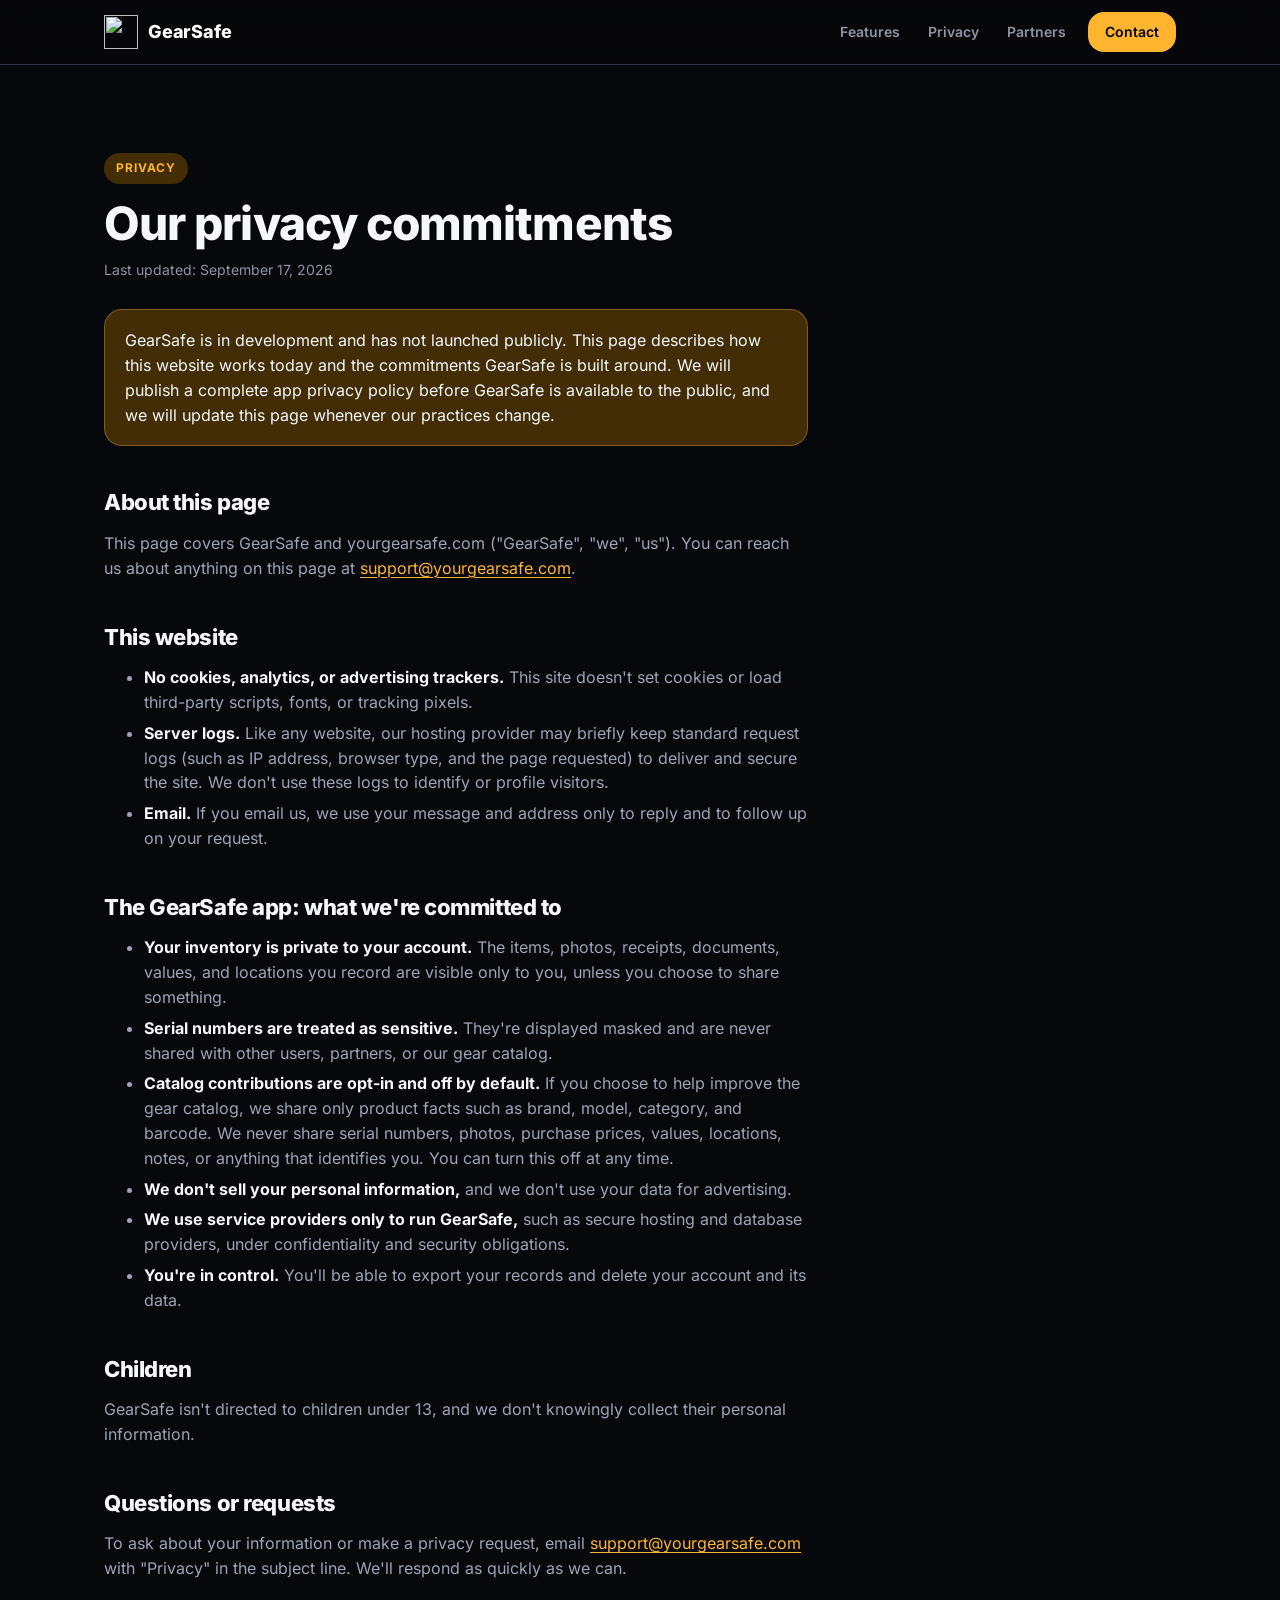
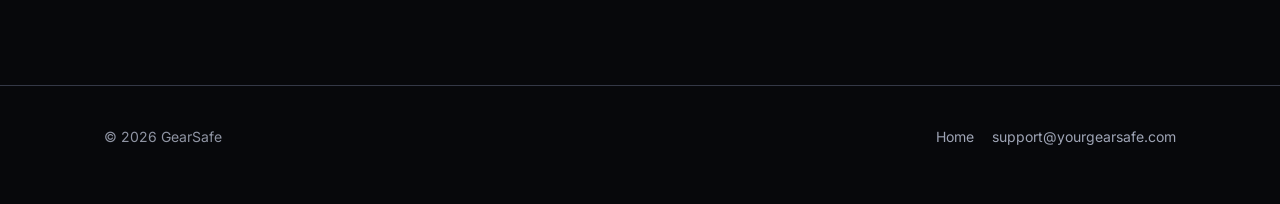
==== commit 0fe5ca69: "Revert "Enlarge header brand mark for legibility" This reverts commit e126f7002d14ee2030504427c37bba" ====
--- a/privacy/index.html
+++ b/privacy/index.html
@@ -8,7 +8,8 @@
   <meta name="theme-color" content="#07080B">
   <meta name="color-scheme" content="dark">
   <link rel="canonical" href="https://yourgearsafe.com/privacy/">
-  <link rel="icon" href="/favicon.svg" type="image/svg+xml">
+  <link rel="icon" href="/favicon.png" type="image/png">
+  <link rel="apple-touch-icon" href="/apple-touch-icon.png">
   <link rel="preload" href="/assets/fonts/inter-latin-wght.woff2" as="font" type="font/woff2" crossorigin>
   <link rel="stylesheet" href="/assets/styles.css">
 </head>
@@ -18,8 +19,8 @@
   <header class="site-header">
     <div class="wrap">
       <a class="brand" href="/" aria-label="GearSafe home">
-        <img class="brand-mark" src="/assets/mark.svg" alt="" width="32" height="32">
-        GearSafe
+        <img class="brand-mark" src="/assets/brand-mark.png" alt="" width="34" height="34">
+        <span class="wordmark">GearSafe</span>
       </a>
       <nav class="nav" aria-label="Primary">
         <a class="nav-link" href="/#features">Features</a>
--- a/assets/styles.css
+++ b/assets/styles.css
@@ -966,3 +966,21 @@
   width: 22px;
   height: 22px;
 }
+
+/* ---------- Brand lockup (Figma: Brand Icons page) ---------- */
+
+/* Wordmark type spec from Figma "GearSafe Logo Text": Inter 800, #FFF,
+   with a 3px #040507 stroke at 72px. The stroke is scaled proportionally
+   (~4% of font size) so it reads the same at header size. */
+.wordmark {
+  color: #fff;
+  font-weight: 800;
+  letter-spacing: -0.01em;
+  -webkit-text-stroke: 0.75px #040507;
+  paint-order: stroke fill;
+}
+
+.brand-mark {
+  width: 34px;
+  height: 34px;
+}
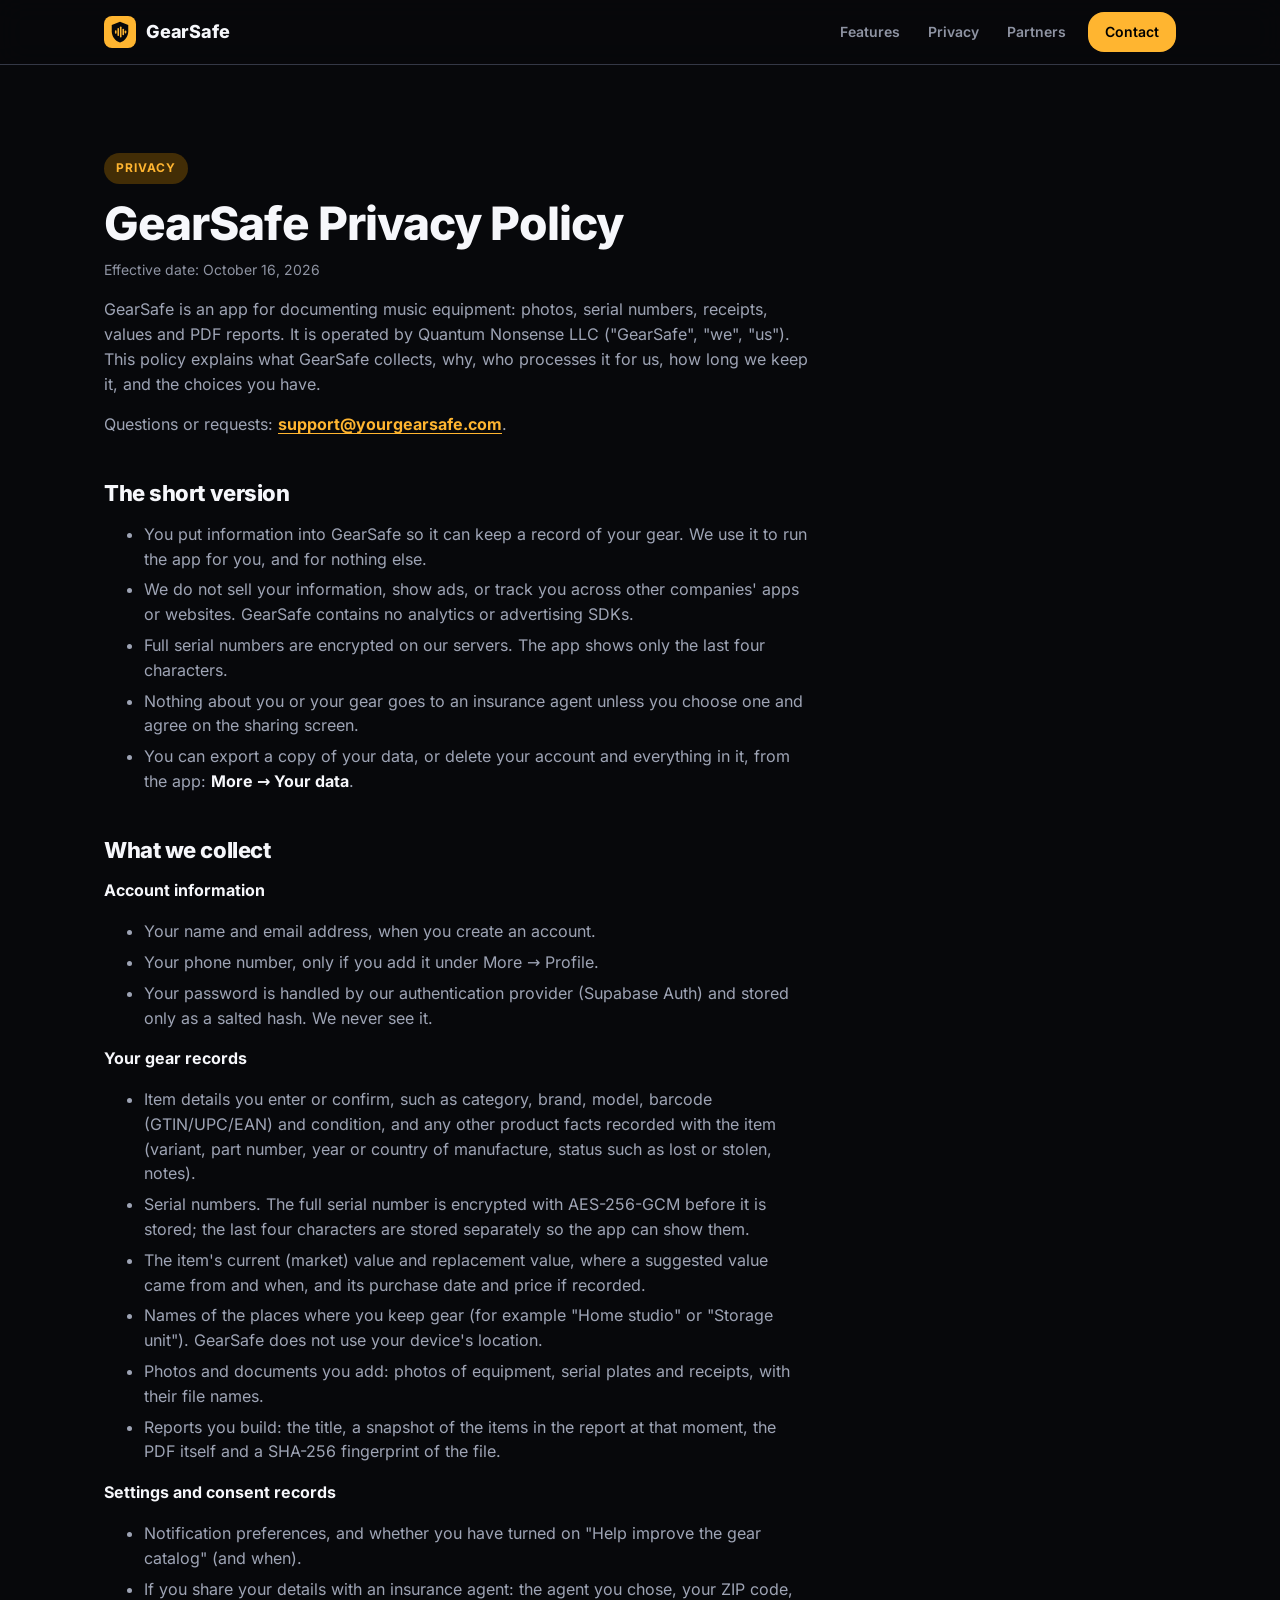
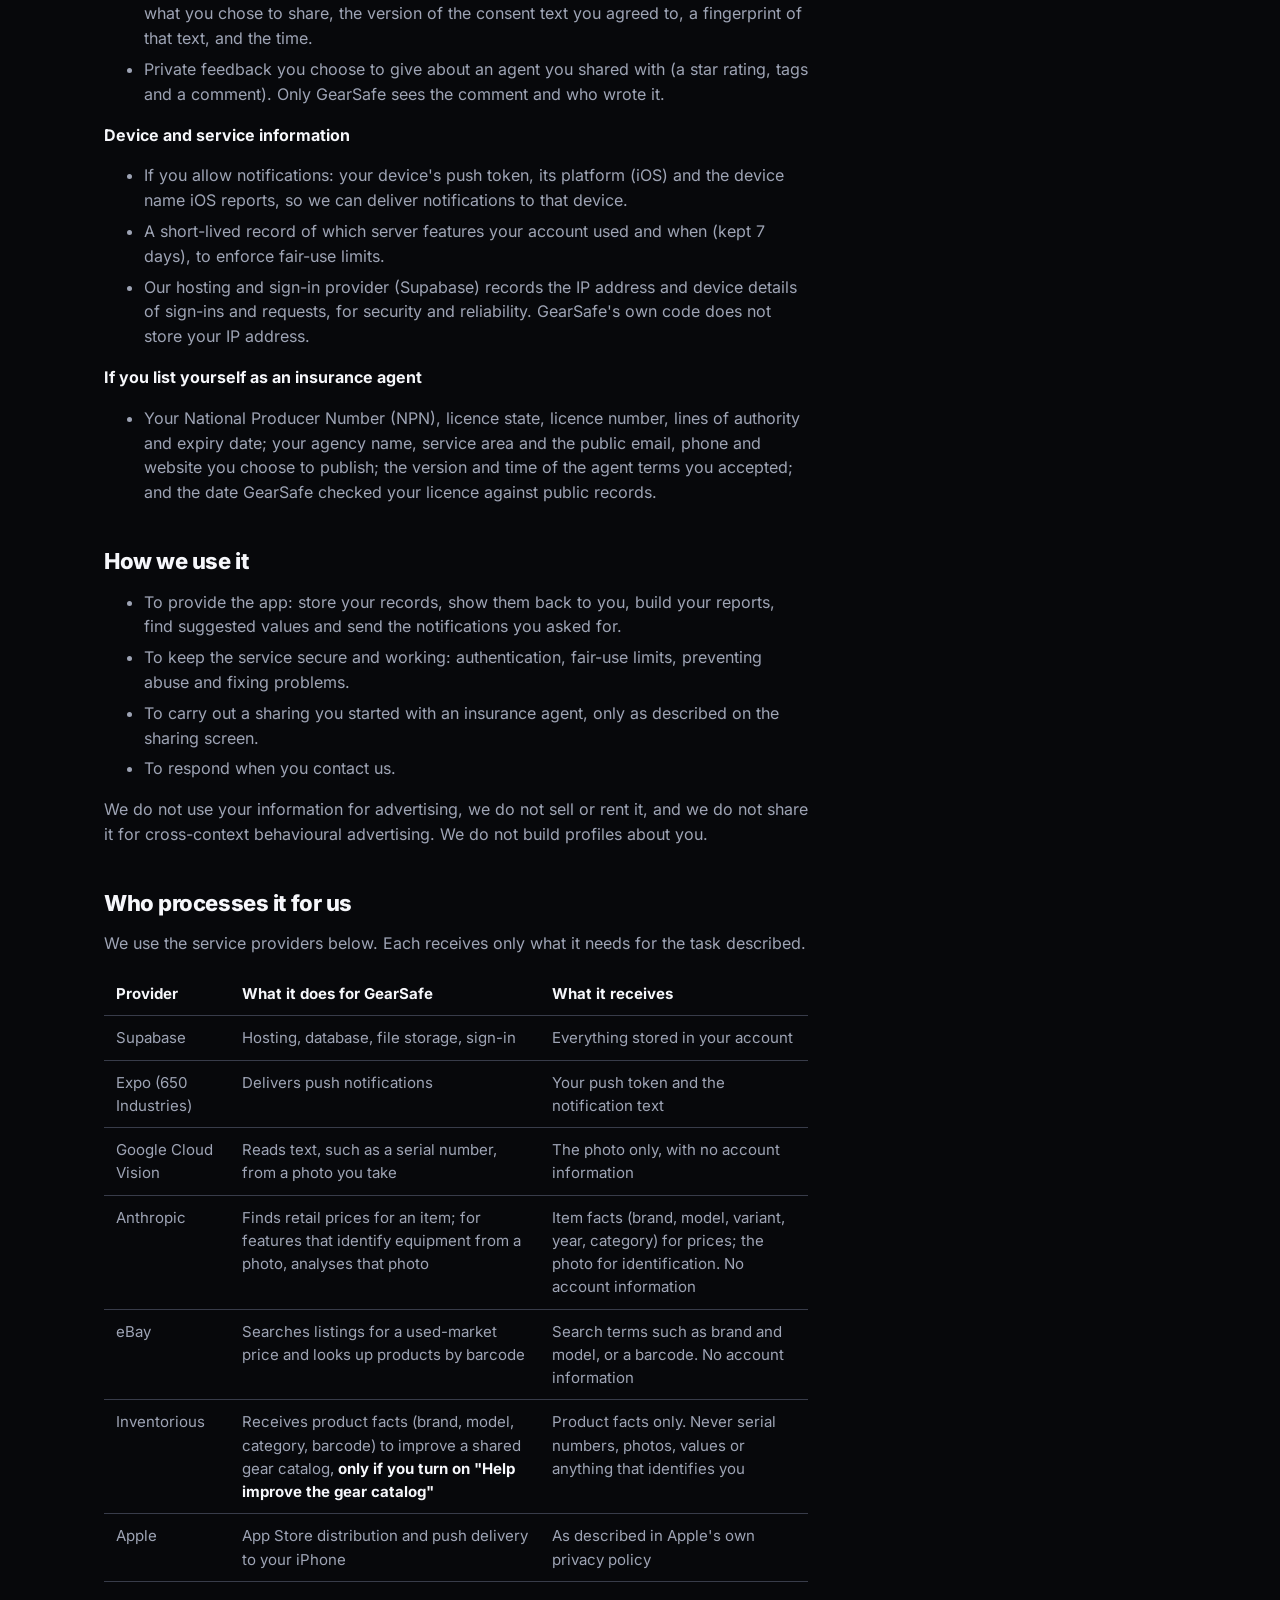
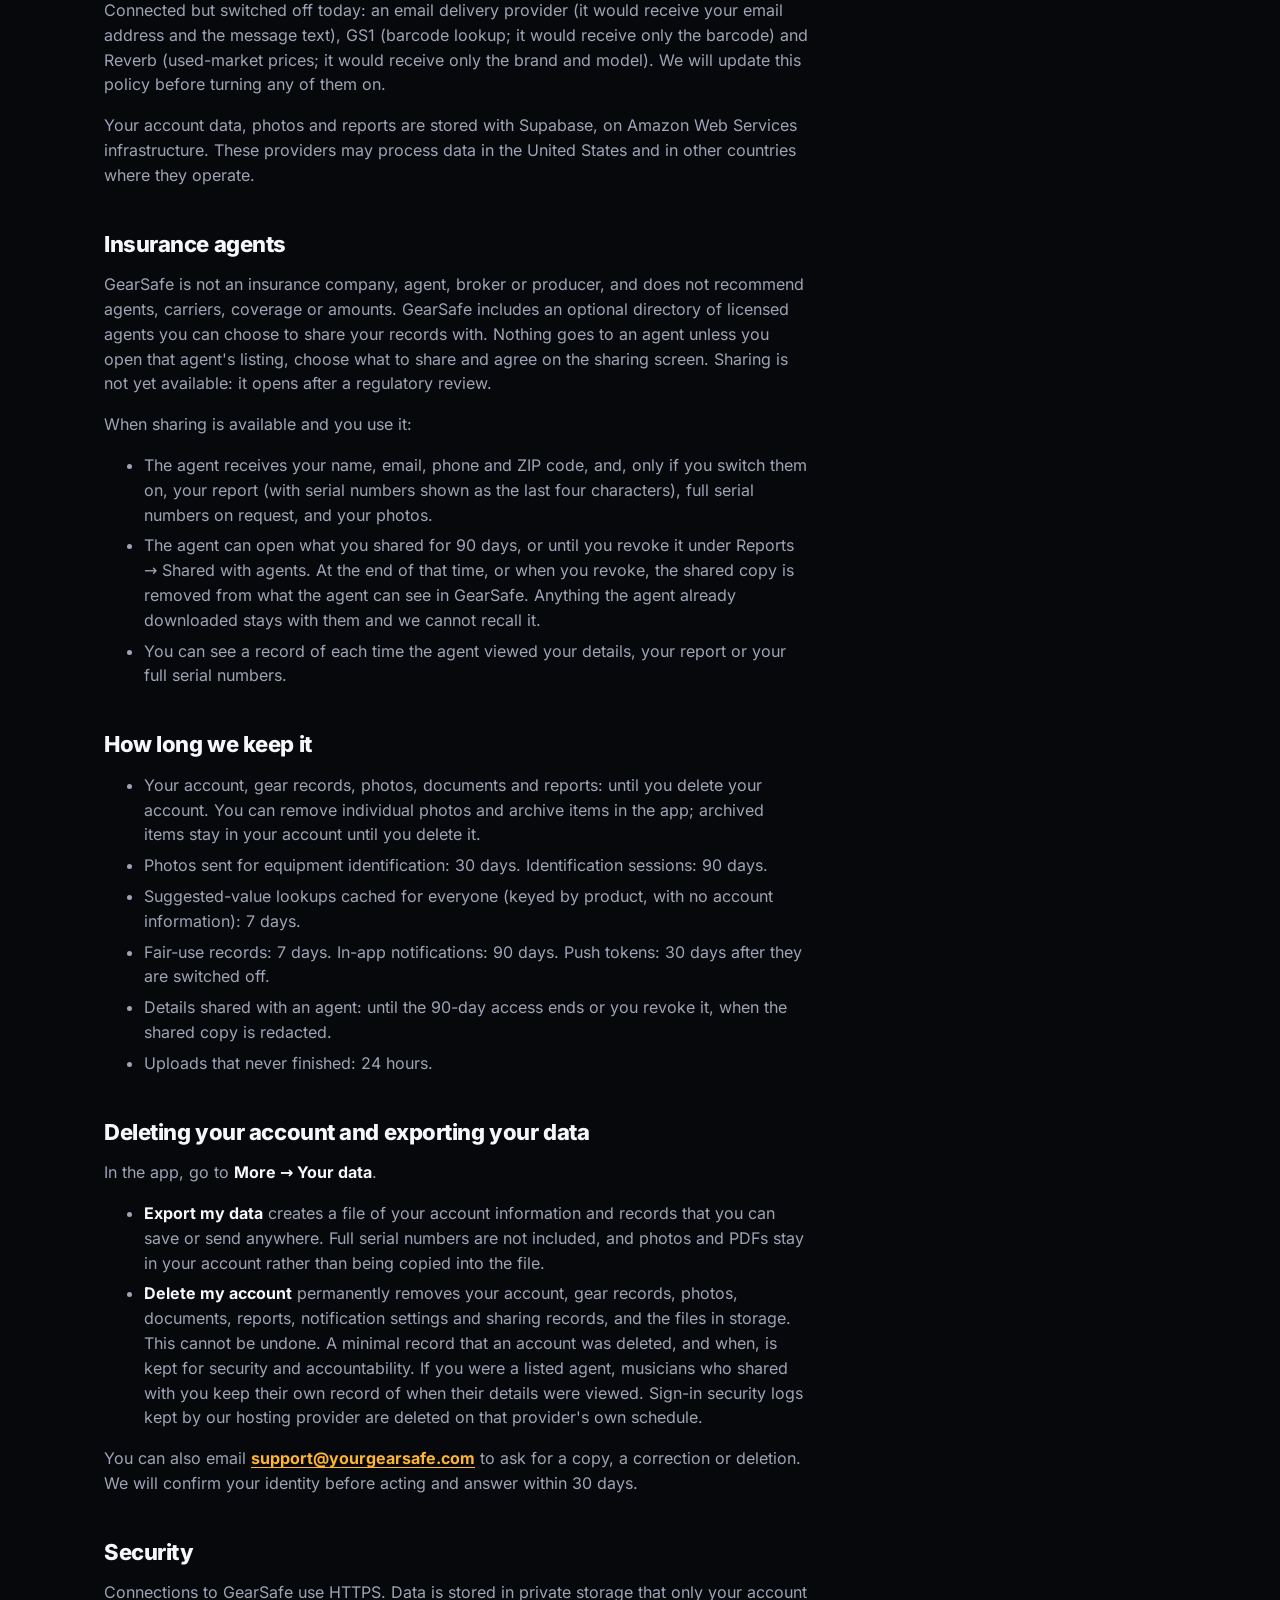
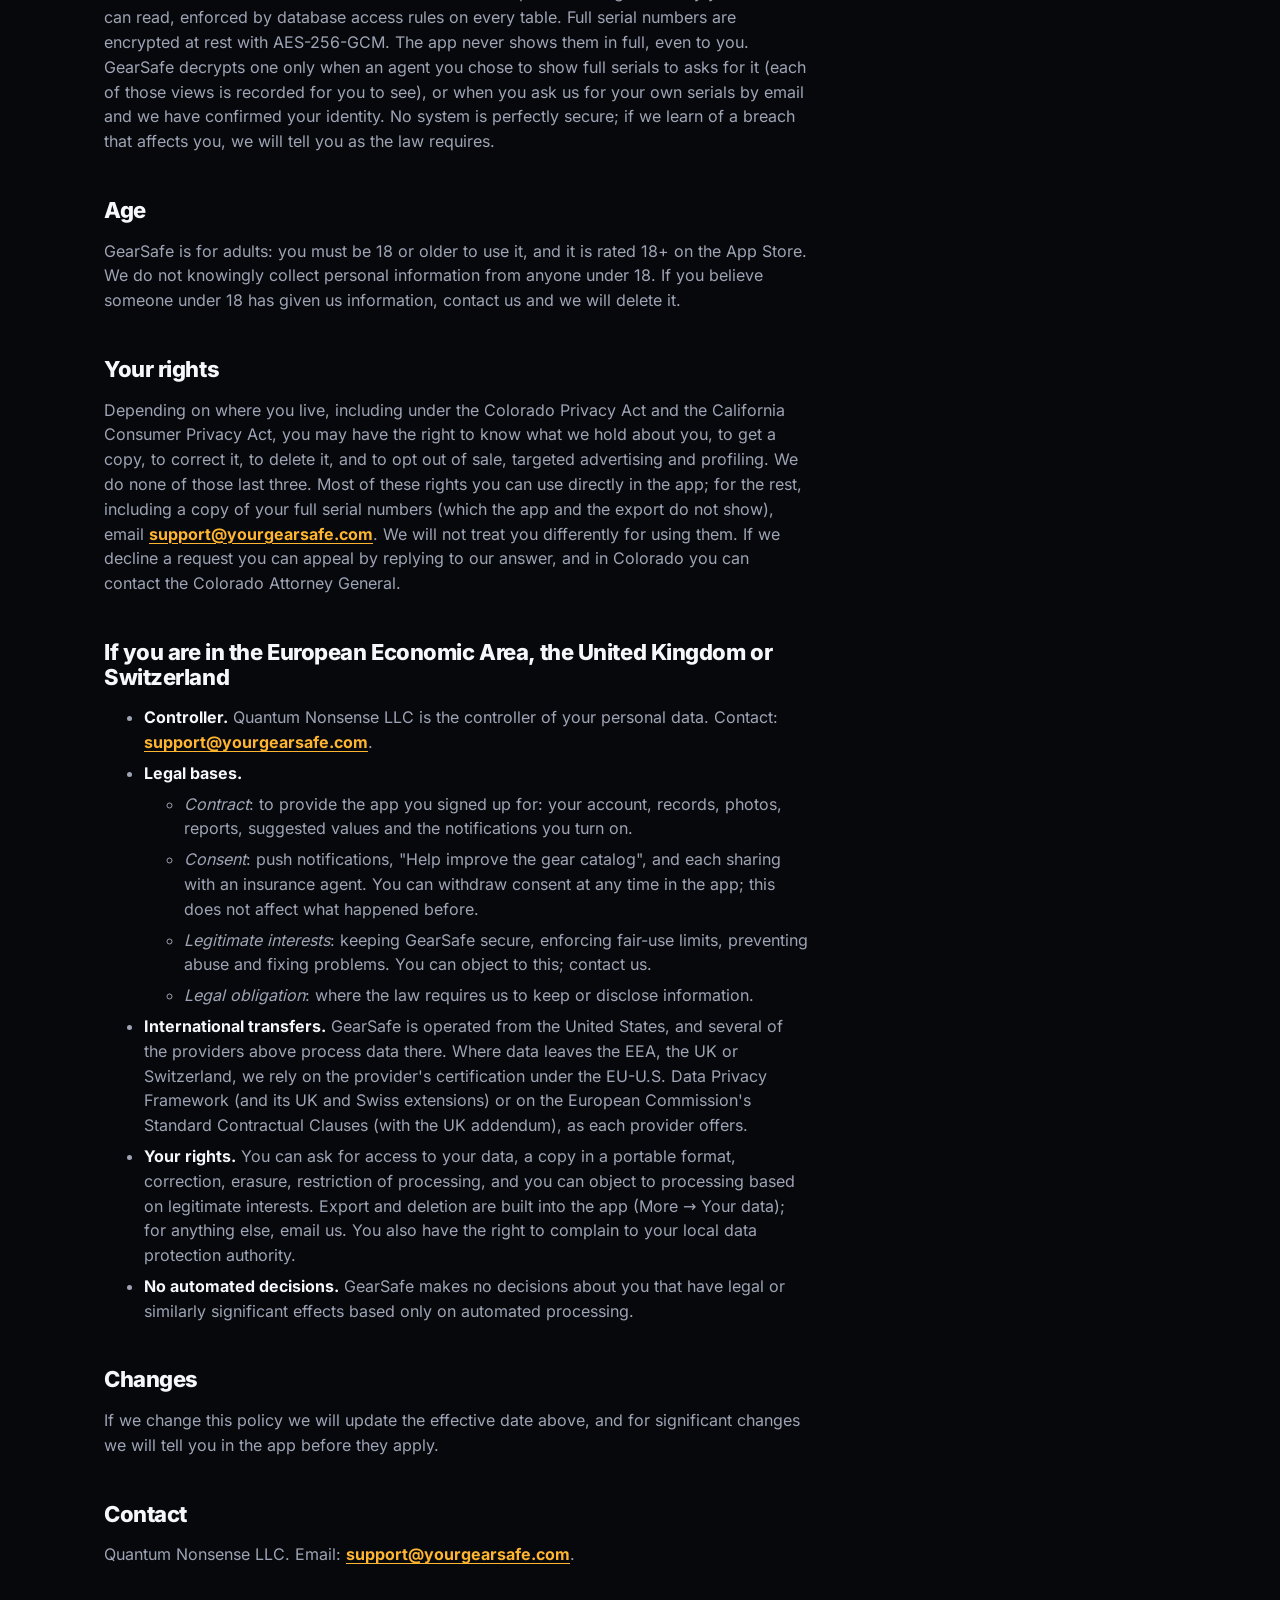
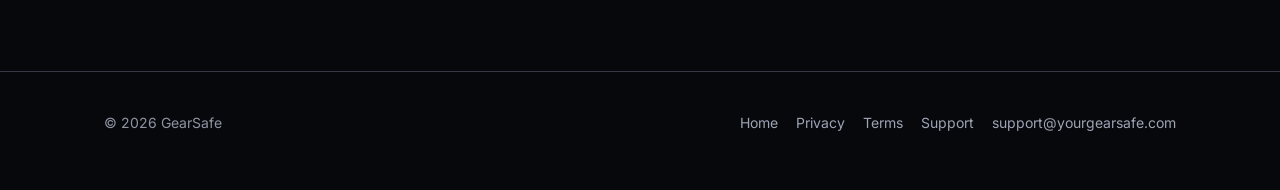
==== commit 251555a2: "Privacy policy, terms of use and support page for the GearSafe app Replaces the September pre-launch" ====
--- a/privacy/index.html
+++ b/privacy/index.html
@@ -4,12 +4,11 @@
   <meta charset="utf-8">
   <meta name="viewport" content="width=device-width, initial-scale=1, viewport-fit=cover">
   <title>Privacy · GearSafe</title>
-  <meta name="description" content="How GearSafe and yourgearsafe.com handle your information.">
+  <meta name="description" content="How GearSafe collects, uses and protects your information.">
   <meta name="theme-color" content="#07080B">
   <meta name="color-scheme" content="dark">
   <link rel="canonical" href="https://yourgearsafe.com/privacy/">
-  <link rel="icon" href="/favicon.png" type="image/png">
-  <link rel="apple-touch-icon" href="/apple-touch-icon.png">
+  <link rel="icon" href="/favicon.svg" type="image/svg+xml">
   <link rel="preload" href="/assets/fonts/inter-latin-wght.woff2" as="font" type="font/woff2" crossorigin>
   <link rel="stylesheet" href="/assets/styles.css">
 </head>
@@ -19,8 +18,8 @@
   <header class="site-header">
     <div class="wrap">
       <a class="brand" href="/" aria-label="GearSafe home">
-        <img class="brand-mark" src="/assets/brand-mark.png" alt="" width="34" height="34">
-        <span class="wordmark">GearSafe</span>
+        <img class="brand-mark" src="/assets/mark.svg" alt="" width="32" height="32">
+        GearSafe
       </a>
       <nav class="nav" aria-label="Primary">
         <a class="nav-link" href="/#features">Features</a>
@@ -35,51 +34,61 @@
     <div class="wrap">
       <article>
         <p class="eyebrow">Privacy</p>
-        <h1>Our privacy commitments</h1>
-        <p class="updated">Last updated: September 17, 2026</p>
-
-        <div class="callout">
-          <p>
-            GearSafe is in development and has not launched publicly. This page describes how this
-            website works today and the commitments GearSafe is built around. We will publish a
-            complete app privacy policy before GearSafe is available to the public, and we will
-            update this page whenever our practices change.
-          </p>
-        </div>
-
-        <h2>About this page</h2>
-        <p>
-          This page covers GearSafe and yourgearsafe.com ("GearSafe", "we", "us"). You can reach us
-          about anything on this page at
-          <a href="mailto:support@yourgearsafe.com">support@yourgearsafe.com</a>.
-        </p>
-
-        <h2>This website</h2>
-        <ul>
-          <li><strong>No cookies, analytics, or advertising trackers.</strong> This site doesn't set cookies or load third-party scripts, fonts, or tracking pixels.</li>
-          <li><strong>Server logs.</strong> Like any website, our hosting provider may briefly keep standard request logs (such as IP address, browser type, and the page requested) to deliver and secure the site. We don't use these logs to identify or profile visitors.</li>
-          <li><strong>Email.</strong> If you email us, we use your message and address only to reply and to follow up on your request.</li>
-        </ul>
-
-        <h2>The GearSafe app: what we're committed to</h2>
-        <ul>
-          <li><strong>Your inventory is private to your account.</strong> The items, photos, receipts, documents, values, and locations you record are visible only to you, unless you choose to share something.</li>
-          <li><strong>Serial numbers are treated as sensitive.</strong> They're displayed masked and are never shared with other users, partners, or our gear catalog.</li>
-          <li><strong>Catalog contributions are opt-in and off by default.</strong> If you choose to help improve the gear catalog, we share only product facts such as brand, model, category, and barcode. We never share serial numbers, photos, purchase prices, values, locations, notes, or anything that identifies you. You can turn this off at any time.</li>
-          <li><strong>We don't sell your personal information,</strong> and we don't use your data for advertising.</li>
-          <li><strong>We use service providers only to run GearSafe,</strong> such as secure hosting and database providers, under confidentiality and security obligations.</li>
-          <li><strong>You're in control.</strong> You'll be able to export your records and delete your account and its data.</li>
-        </ul>
-
-        <h2>Children</h2>
-        <p>GearSafe isn't directed to children under 13, and we don't knowingly collect their personal information.</p>
-
-        <h2>Questions or requests</h2>
-        <p>
-          To ask about your information or make a privacy request, email
-          <a href="mailto:support@yourgearsafe.com">support@yourgearsafe.com</a> with "Privacy" in the subject line. We'll respond as
-          quickly as we can.
-        </p>
+        <h1>GearSafe Privacy Policy</h1>
+        <p class="updated">Effective date: October 16, 2026</p>
+<p>GearSafe is an app for documenting music equipment: photos, serial numbers, receipts, values and PDF reports. It is operated by Quantum Nonsense LLC (&quot;GearSafe&quot;, &quot;we&quot;, &quot;us&quot;). This policy explains what GearSafe collects, why, who processes it for us, how long we keep it, and the choices you have.</p>
+<p>Questions or requests: <strong><a href="mailto:support@yourgearsafe.com">support@yourgearsafe.com</a></strong>.</p>
+<h2>The short version</h2>
+<ul><li>You put information into GearSafe so it can keep a record of your gear. We use it to run the app for you, and for nothing else.</li><li>We do not sell your information, show ads, or track you across other companies' apps or websites. GearSafe contains no analytics or advertising SDKs.</li><li>Full serial numbers are encrypted on our servers. The app shows only the last four characters.</li><li>Nothing about you or your gear goes to an insurance agent unless you choose one and agree on the sharing screen.</li><li>You can export a copy of your data, or delete your account and everything in it, from the app: <strong>More → Your data</strong>.</li></ul>
+<h2>What we collect</h2>
+<p><strong>Account information</strong></p>
+<ul><li>Your name and email address, when you create an account.</li><li>Your phone number, only if you add it under More → Profile.</li><li>Your password is handled by our authentication provider (Supabase Auth) and stored only as a salted hash. We never see it.</li></ul>
+<p><strong>Your gear records</strong></p>
+<ul><li>Item details you enter or confirm, such as category, brand, model, barcode (GTIN/UPC/EAN) and condition, and any other product facts recorded with the item (variant, part number, year or country of manufacture, status such as lost or stolen, notes).</li><li>Serial numbers. The full serial number is encrypted with AES-256-GCM before it is stored; the last four characters are stored separately so the app can show them.</li><li>The item's current (market) value and replacement value, where a suggested value came from and when, and its purchase date and price if recorded.</li><li>Names of the places where you keep gear (for example &quot;Home studio&quot; or &quot;Storage unit&quot;). GearSafe does not use your device's location.</li><li>Photos and documents you add: photos of equipment, serial plates and receipts, with their file names.</li><li>Reports you build: the title, a snapshot of the items in the report at that moment, the PDF itself and a SHA-256 fingerprint of the file.</li></ul>
+<p><strong>Settings and consent records</strong></p>
+<ul><li>Notification preferences, and whether you have turned on &quot;Help improve the gear catalog&quot; (and when).</li><li>If you share your details with an insurance agent: the agent you chose, your ZIP code, what you chose to share, the version of the consent text you agreed to, a fingerprint of that text, and the time.</li><li>Private feedback you choose to give about an agent you shared with (a star rating, tags and a comment). Only GearSafe sees the comment and who wrote it.</li></ul>
+<p><strong>Device and service information</strong></p>
+<ul><li>If you allow notifications: your device's push token, its platform (iOS) and the device name iOS reports, so we can deliver notifications to that device.</li><li>A short-lived record of which server features your account used and when (kept 7 days), to enforce fair-use limits.</li><li>Our hosting and sign-in provider (Supabase) records the IP address and device details of sign-ins and requests, for security and reliability. GearSafe's own code does not store your IP address.</li></ul>
+<p><strong>If you list yourself as an insurance agent</strong></p>
+<ul><li>Your National Producer Number (NPN), licence state, licence number, lines of authority and expiry date; your agency name, service area and the public email, phone and website you choose to publish; the version and time of the agent terms you accepted; and the date GearSafe checked your licence against public records.</li></ul>
+<h2>How we use it</h2>
+<ul><li>To provide the app: store your records, show them back to you, build your reports, find suggested values and send the notifications you asked for.</li><li>To keep the service secure and working: authentication, fair-use limits, preventing abuse and fixing problems.</li><li>To carry out a sharing you started with an insurance agent, only as described on the sharing screen.</li><li>To respond when you contact us.</li></ul>
+<p>We do not use your information for advertising, we do not sell or rent it, and we do not share it for cross-context behavioural advertising. We do not build profiles about you.</p>
+<h2>Who processes it for us</h2>
+<p>We use the service providers below. Each receives only what it needs for the task described.</p>
+<div class="table-wrap"><table><thead><tr><th scope="col">Provider</th><th scope="col">What it does for GearSafe</th><th scope="col">What it receives</th></tr></thead><tbody>
+<tr><td>Supabase</td><td>Hosting, database, file storage, sign-in</td><td>Everything stored in your account</td></tr>
+<tr><td>Expo (650 Industries)</td><td>Delivers push notifications</td><td>Your push token and the notification text</td></tr>
+<tr><td>Google Cloud Vision</td><td>Reads text, such as a serial number, from a photo you take</td><td>The photo only, with no account information</td></tr>
+<tr><td>Anthropic</td><td>Finds retail prices for an item; for features that identify equipment from a photo, analyses that photo</td><td>Item facts (brand, model, variant, year, category) for prices; the photo for identification. No account information</td></tr>
+<tr><td>eBay</td><td>Searches listings for a used-market price and looks up products by barcode</td><td>Search terms such as brand and model, or a barcode. No account information</td></tr>
+<tr><td>Inventorious</td><td>Receives product facts (brand, model, category, barcode) to improve a shared gear catalog, <strong>only if you turn on &quot;Help improve the gear catalog&quot;</strong></td><td>Product facts only. Never serial numbers, photos, values or anything that identifies you</td></tr>
+<tr><td>Apple</td><td>App Store distribution and push delivery to your iPhone</td><td>As described in Apple's own privacy policy</td></tr>
+</tbody></table></div>
+<p>Connected but switched off today: an email delivery provider (it would receive your email address and the message text), GS1 (barcode lookup; it would receive only the barcode) and Reverb (used-market prices; it would receive only the brand and model). We will update this policy before turning any of them on.</p>
+<p>Your account data, photos and reports are stored with Supabase, on Amazon Web Services infrastructure. These providers may process data in the United States and in other countries where they operate.</p>
+<h2>Insurance agents</h2>
+<p>GearSafe is not an insurance company, agent, broker or producer, and does not recommend agents, carriers, coverage or amounts. GearSafe includes an optional directory of licensed agents you can choose to share your records with. Nothing goes to an agent unless you open that agent's listing, choose what to share and agree on the sharing screen. Sharing is not yet available: it opens after a regulatory review.</p>
+<p>When sharing is available and you use it:</p>
+<ul><li>The agent receives your name, email, phone and ZIP code, and, only if you switch them on, your report (with serial numbers shown as the last four characters), full serial numbers on request, and your photos.</li><li>The agent can open what you shared for 90 days, or until you revoke it under Reports → Shared with agents. At the end of that time, or when you revoke, the shared copy is removed from what the agent can see in GearSafe. Anything the agent already downloaded stays with them and we cannot recall it.</li><li>You can see a record of each time the agent viewed your details, your report or your full serial numbers.</li></ul>
+<h2>How long we keep it</h2>
+<ul><li>Your account, gear records, photos, documents and reports: until you delete your account. You can remove individual photos and archive items in the app; archived items stay in your account until you delete it.</li><li>Photos sent for equipment identification: 30 days. Identification sessions: 90 days.</li><li>Suggested-value lookups cached for everyone (keyed by product, with no account information): 7 days.</li><li>Fair-use records: 7 days. In-app notifications: 90 days. Push tokens: 30 days after they are switched off.</li><li>Details shared with an agent: until the 90-day access ends or you revoke it, when the shared copy is redacted.</li><li>Uploads that never finished: 24 hours.</li></ul>
+<h2>Deleting your account and exporting your data</h2>
+<p>In the app, go to <strong>More → Your data</strong>.</p>
+<ul><li><strong>Export my data</strong> creates a file of your account information and records that you can save or send anywhere. Full serial numbers are not included, and photos and PDFs stay in your account rather than being copied into the file.</li><li><strong>Delete my account</strong> permanently removes your account, gear records, photos, documents, reports, notification settings and sharing records, and the files in storage. This cannot be undone. A minimal record that an account was deleted, and when, is kept for security and accountability. If you were a listed agent, musicians who shared with you keep their own record of when their details were viewed. Sign-in security logs kept by our hosting provider are deleted on that provider's own schedule.</li></ul>
+<p>You can also email <strong><a href="mailto:support@yourgearsafe.com">support@yourgearsafe.com</a></strong> to ask for a copy, a correction or deletion. We will confirm your identity before acting and answer within 30 days.</p>
+<h2>Security</h2>
+<p>Connections to GearSafe use HTTPS. Data is stored in private storage that only your account can read, enforced by database access rules on every table. Full serial numbers are encrypted at rest with AES-256-GCM. The app never shows them in full, even to you. GearSafe decrypts one only when an agent you chose to show full serials to asks for it (each of those views is recorded for you to see), or when you ask us for your own serials by email and we have confirmed your identity. No system is perfectly secure; if we learn of a breach that affects you, we will tell you as the law requires.</p>
+<h2>Age</h2>
+<p>GearSafe is for adults: you must be 18 or older to use it, and it is rated 18+ on the App Store. We do not knowingly collect personal information from anyone under 18. If you believe someone under 18 has given us information, contact us and we will delete it.</p>
+<h2>Your rights</h2>
+<p>Depending on where you live, including under the Colorado Privacy Act and the California Consumer Privacy Act, you may have the right to know what we hold about you, to get a copy, to correct it, to delete it, and to opt out of sale, targeted advertising and profiling. We do none of those last three. Most of these rights you can use directly in the app; for the rest, including a copy of your full serial numbers (which the app and the export do not show), email <strong><a href="mailto:support@yourgearsafe.com">support@yourgearsafe.com</a></strong>. We will not treat you differently for using them. If we decline a request you can appeal by replying to our answer, and in Colorado you can contact the Colorado Attorney General.</p>
+<h2>If you are in the European Economic Area, the United Kingdom or Switzerland</h2>
+<ul><li><strong>Controller.</strong> Quantum Nonsense LLC is the controller of your personal data. Contact: <strong><a href="mailto:support@yourgearsafe.com">support@yourgearsafe.com</a></strong>.</li><li><strong>Legal bases.</strong><ul><li><em>Contract</em>: to provide the app you signed up for: your account, records, photos, reports, suggested values and the notifications you turn on.</li><li><em>Consent</em>: push notifications, &quot;Help improve the gear catalog&quot;, and each sharing with an insurance agent. You can withdraw consent at any time in the app; this does not affect what happened before.</li><li><em>Legitimate interests</em>: keeping GearSafe secure, enforcing fair-use limits, preventing abuse and fixing problems. You can object to this; contact us.</li><li><em>Legal obligation</em>: where the law requires us to keep or disclose information.</li></ul></li><li><strong>International transfers.</strong> GearSafe is operated from the United States, and several of the providers above process data there. Where data leaves the EEA, the UK or Switzerland, we rely on the provider's certification under the EU-U.S. Data Privacy Framework (and its UK and Swiss extensions) or on the European Commission's Standard Contractual Clauses (with the UK addendum), as each provider offers.</li><li><strong>Your rights.</strong> You can ask for access to your data, a copy in a portable format, correction, erasure, restriction of processing, and you can object to processing based on legitimate interests. Export and deletion are built into the app (More → Your data); for anything else, email us. You also have the right to complain to your local data protection authority.</li><li><strong>No automated decisions.</strong> GearSafe makes no decisions about you that have legal or similarly significant effects based only on automated processing.</li></ul>
+<h2>Changes</h2>
+<p>If we change this policy we will update the effective date above, and for significant changes we will tell you in the app before they apply.</p>
+<h2>Contact</h2>
+<p>Quantum Nonsense LLC. Email: <strong><a href="mailto:support@yourgearsafe.com">support@yourgearsafe.com</a></strong>.</p>
       </article>
     </div>
   </main>
@@ -89,6 +98,9 @@
       <span>© 2026 GearSafe</span>
       <nav class="footer-links" aria-label="Footer">
         <a href="/">Home</a>
+        <a href="/privacy/">Privacy</a>
+        <a href="/terms/">Terms</a>
+        <a href="/support/">Support</a>
         <a href="mailto:support@yourgearsafe.com">support@yourgearsafe.com</a>
       </nav>
     </div>
--- a/assets/styles.css
+++ b/assets/styles.css
@@ -804,6 +804,38 @@
   color: var(--text-primary);
 }
 
+.legal ul ul {
+  margin-top: 6px;
+}
+
+.legal .table-wrap {
+  margin: 16px 0;
+  overflow-x: auto;
+}
+
+.legal table {
+  width: 100%;
+  min-width: 36em;
+  border-collapse: collapse;
+  font-size: 15px;
+}
+
+.legal th,
+.legal td {
+  padding: 10px 12px;
+  border-bottom: 1px solid var(--border-default);
+  text-align: left;
+  vertical-align: top;
+}
+
+.legal th {
+  color: var(--text-primary);
+}
+
+.legal td {
+  color: var(--text-secondary);
+}
+
 .callout {
   margin-top: 28px;
   padding: 18px 20px;
@@ -966,21 +998,3 @@
   width: 22px;
   height: 22px;
 }
-
-/* ---------- Brand lockup (Figma: Brand Icons page) ---------- */
-
-/* Wordmark type spec from Figma "GearSafe Logo Text": Inter 800, #FFF,
-   with a 3px #040507 stroke at 72px. The stroke is scaled proportionally
-   (~4% of font size) so it reads the same at header size. */
-.wordmark {
-  color: #fff;
-  font-weight: 800;
-  letter-spacing: -0.01em;
-  -webkit-text-stroke: 0.75px #040507;
-  paint-order: stroke fill;
-}
-
-.brand-mark {
-  width: 34px;
-  height: 34px;
-}
